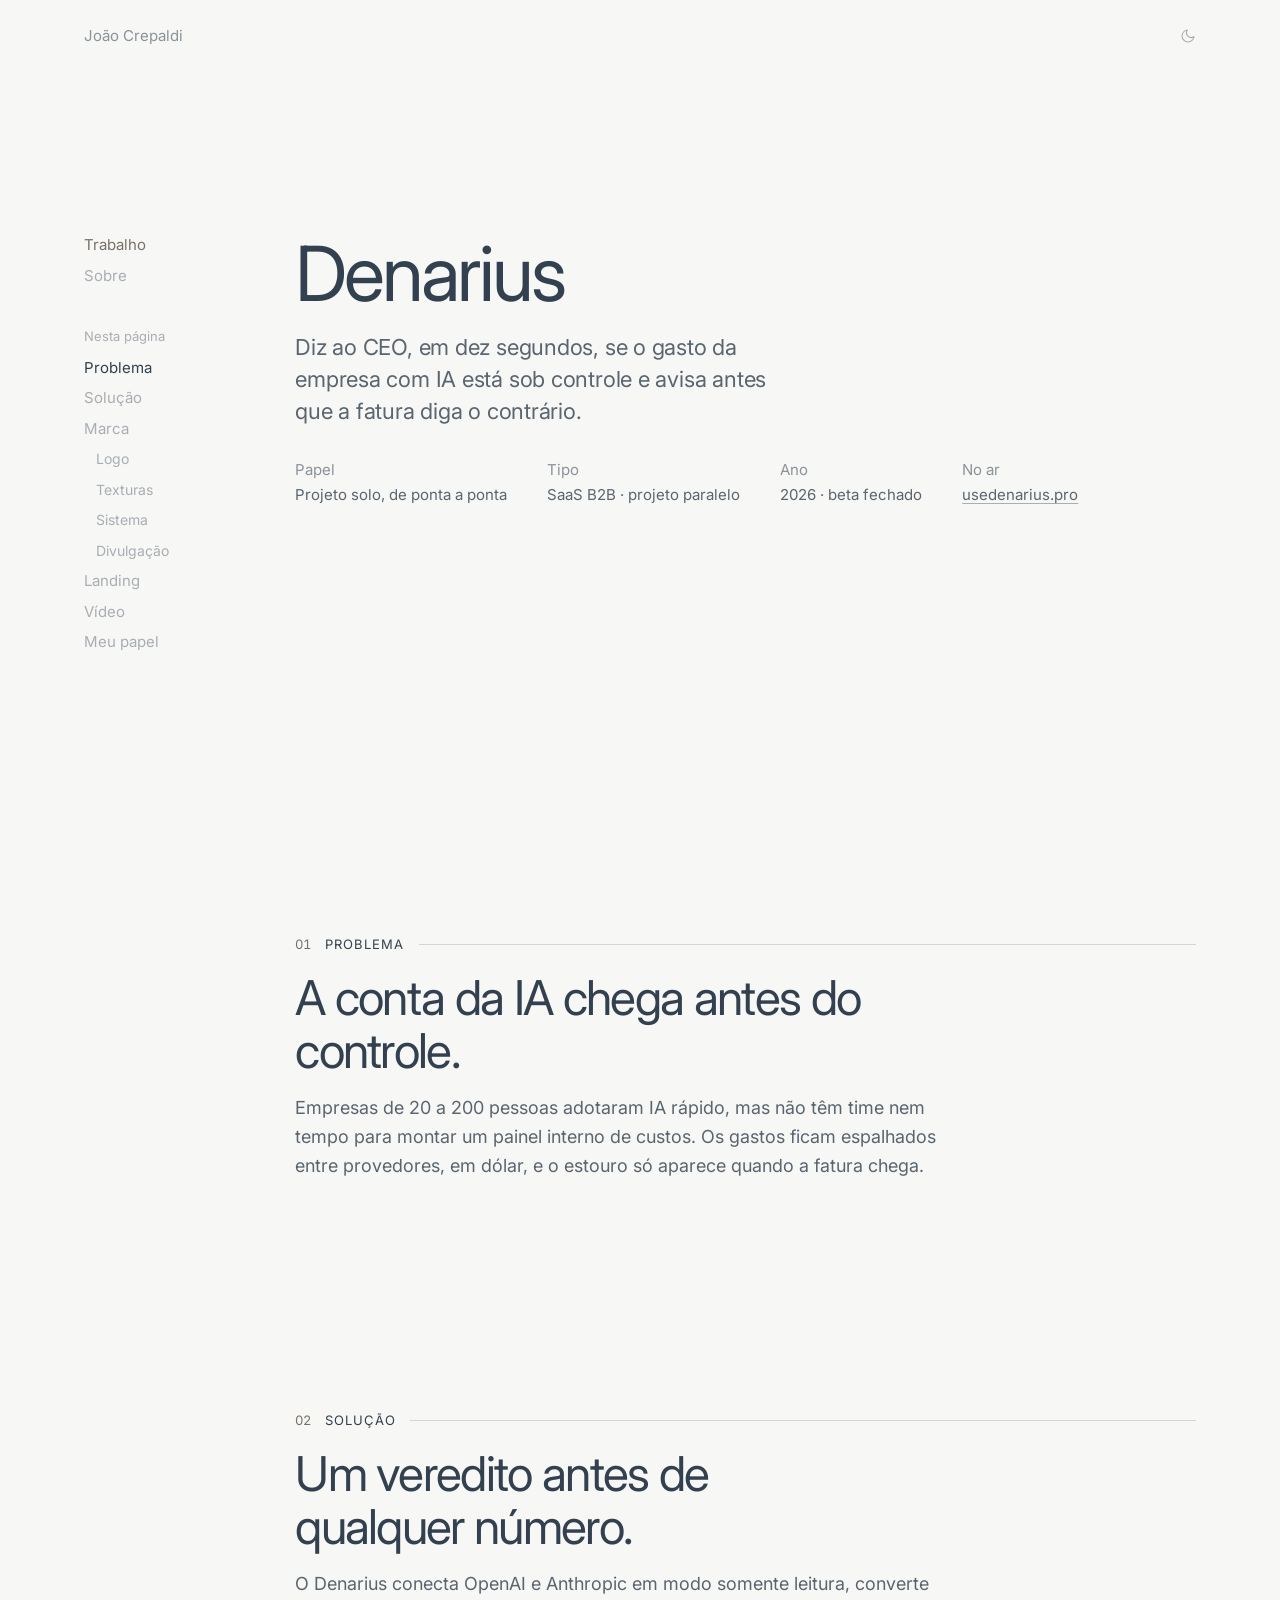
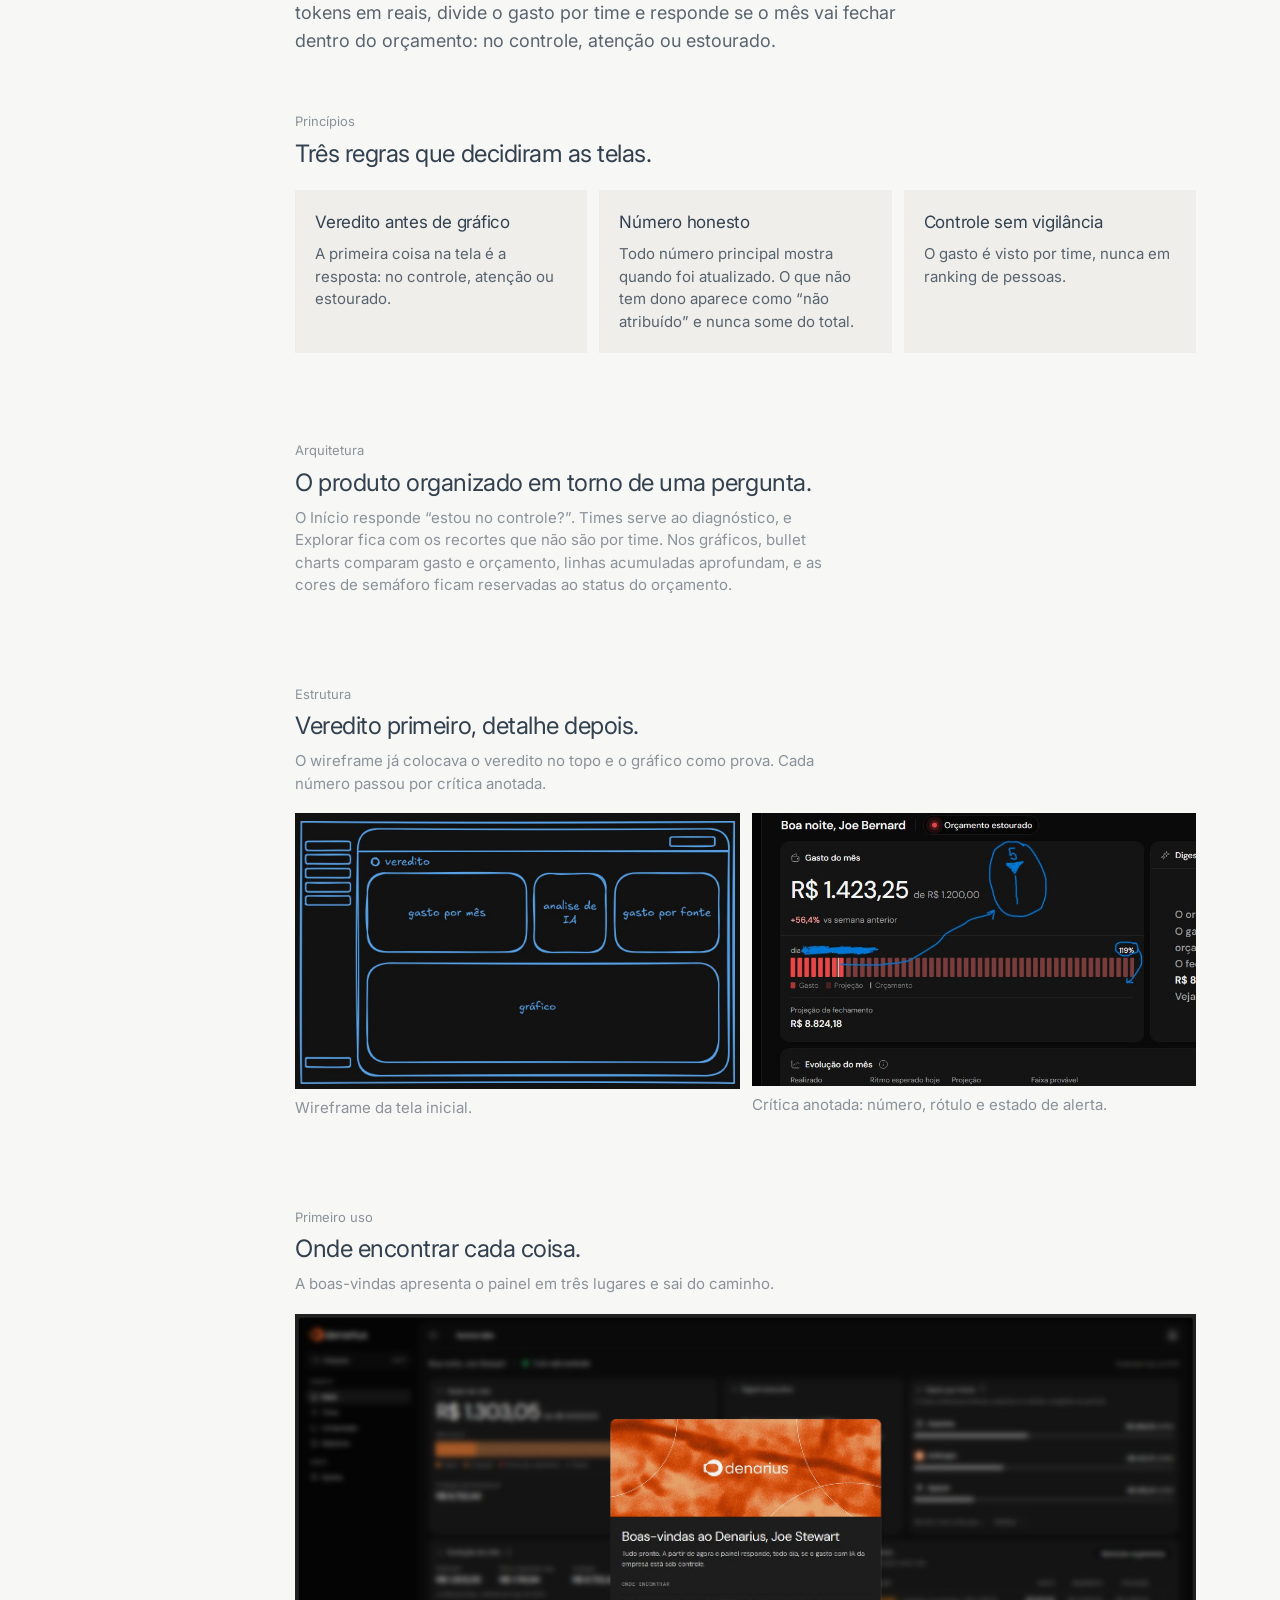
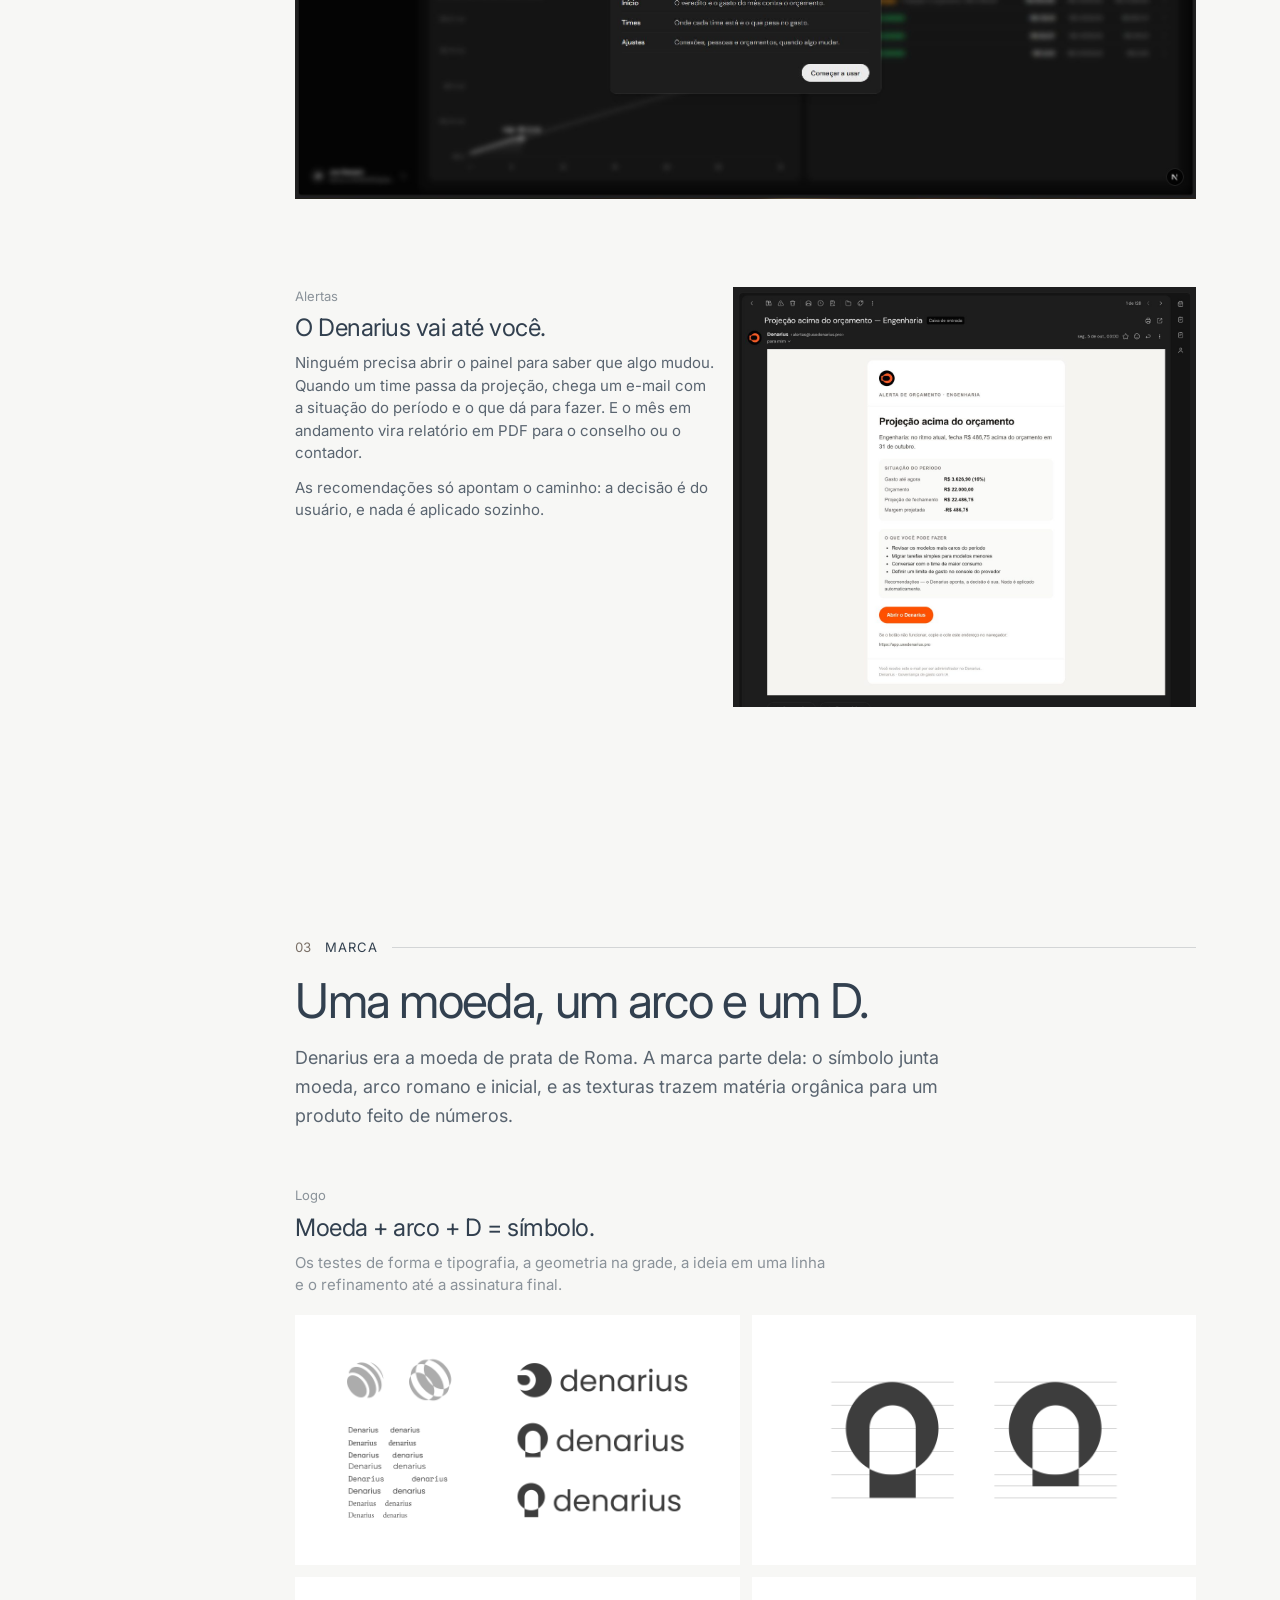
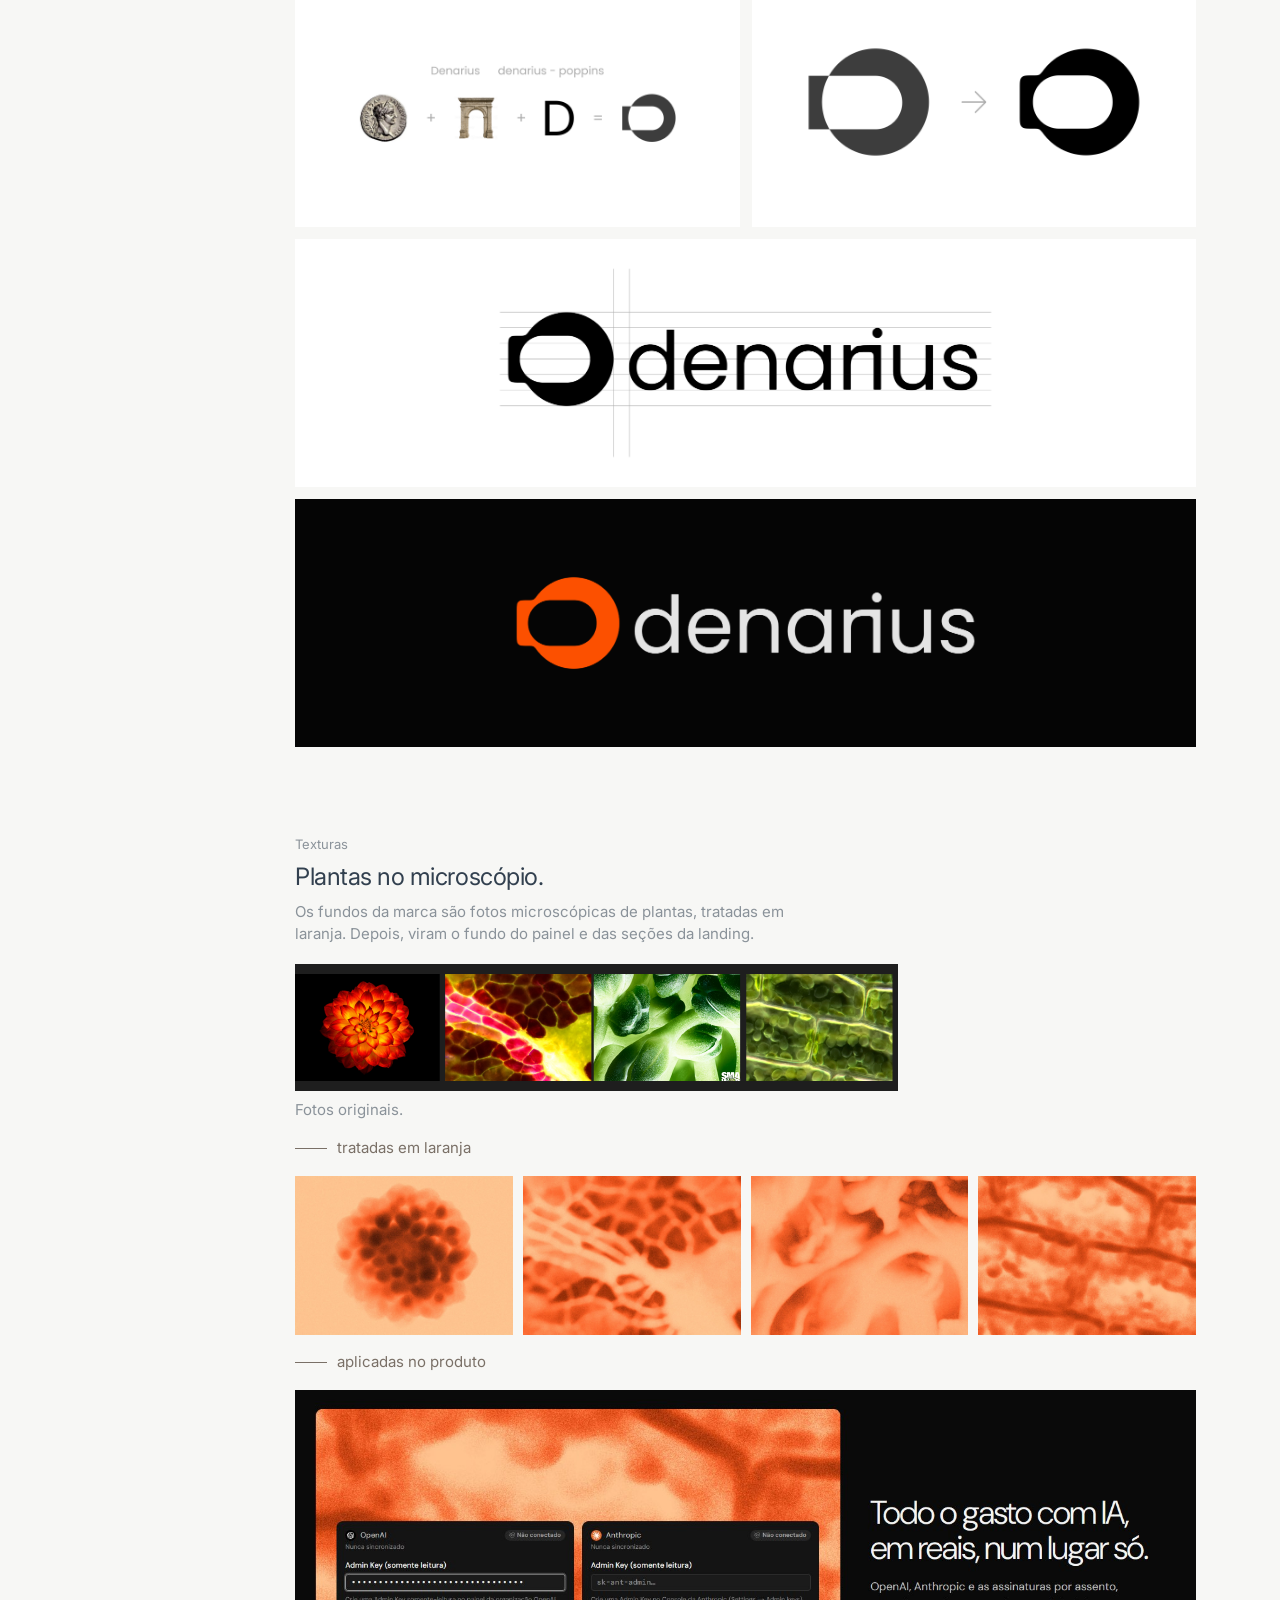
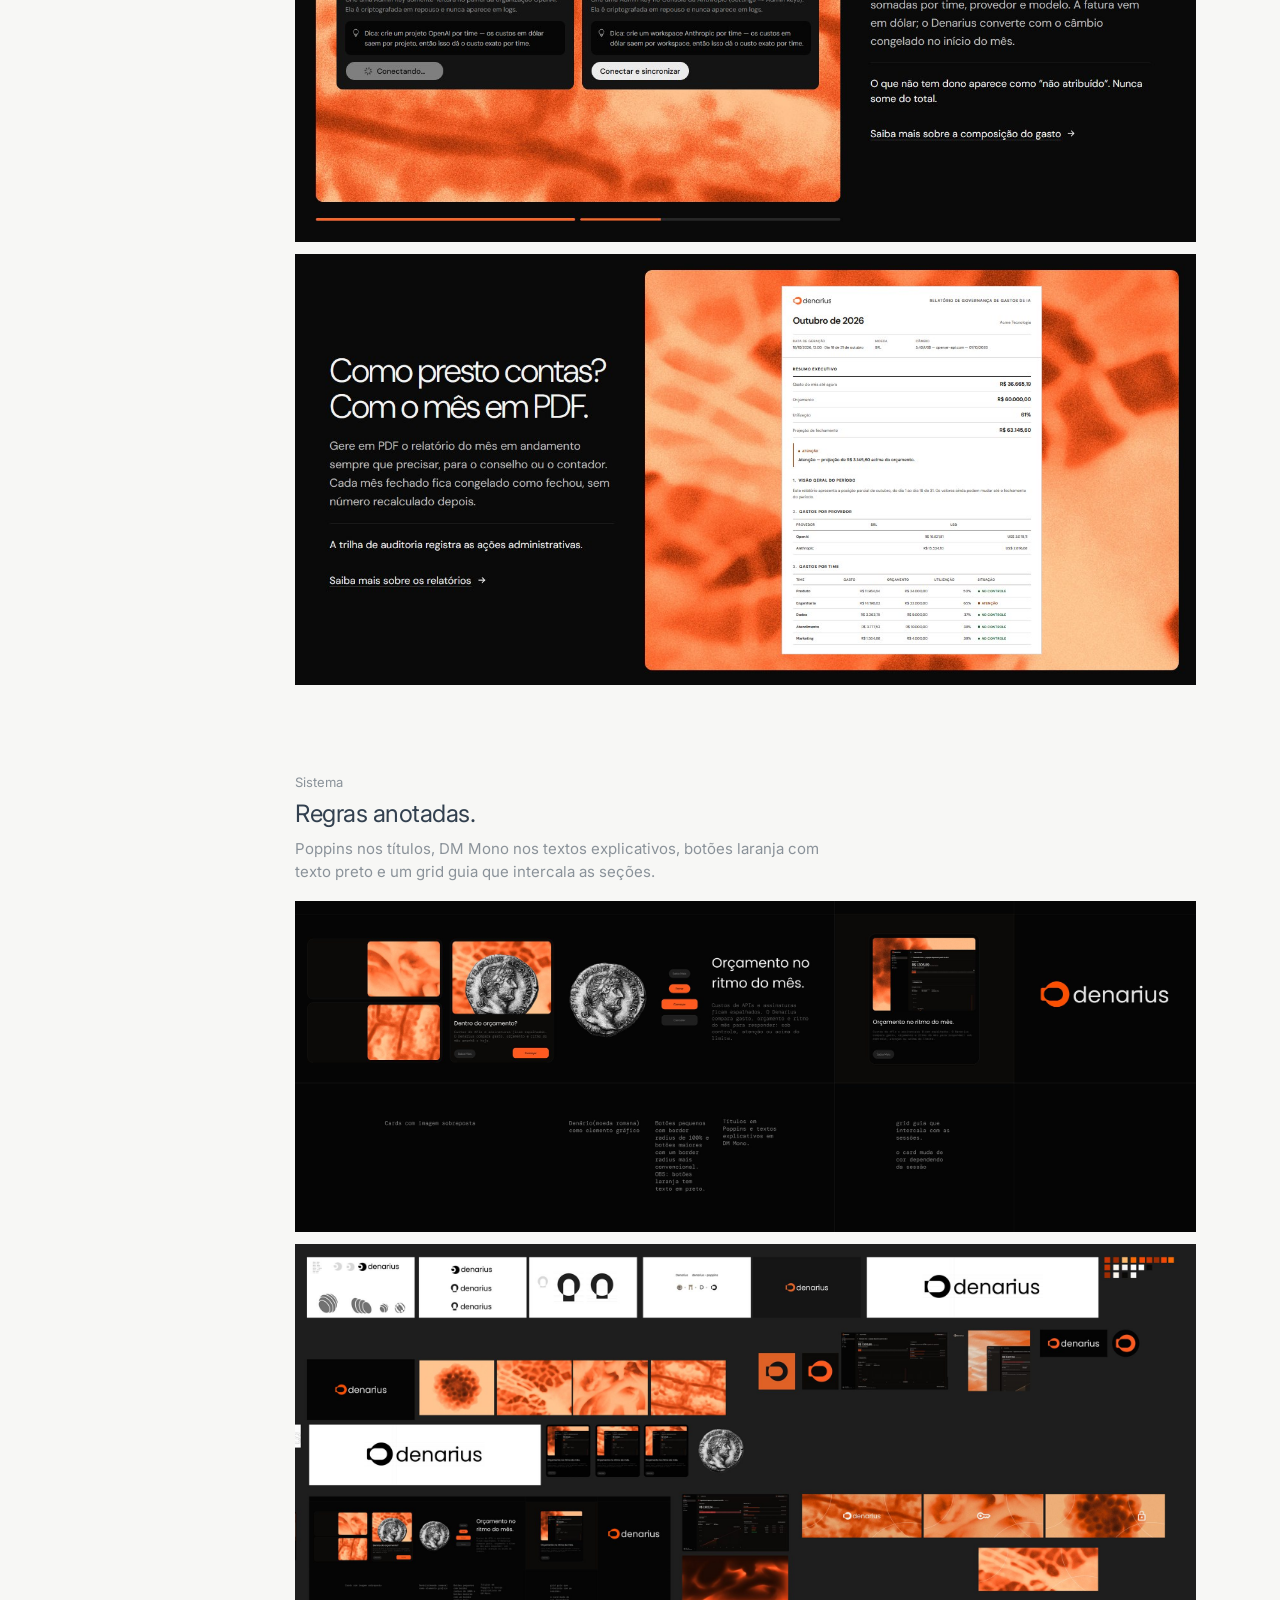
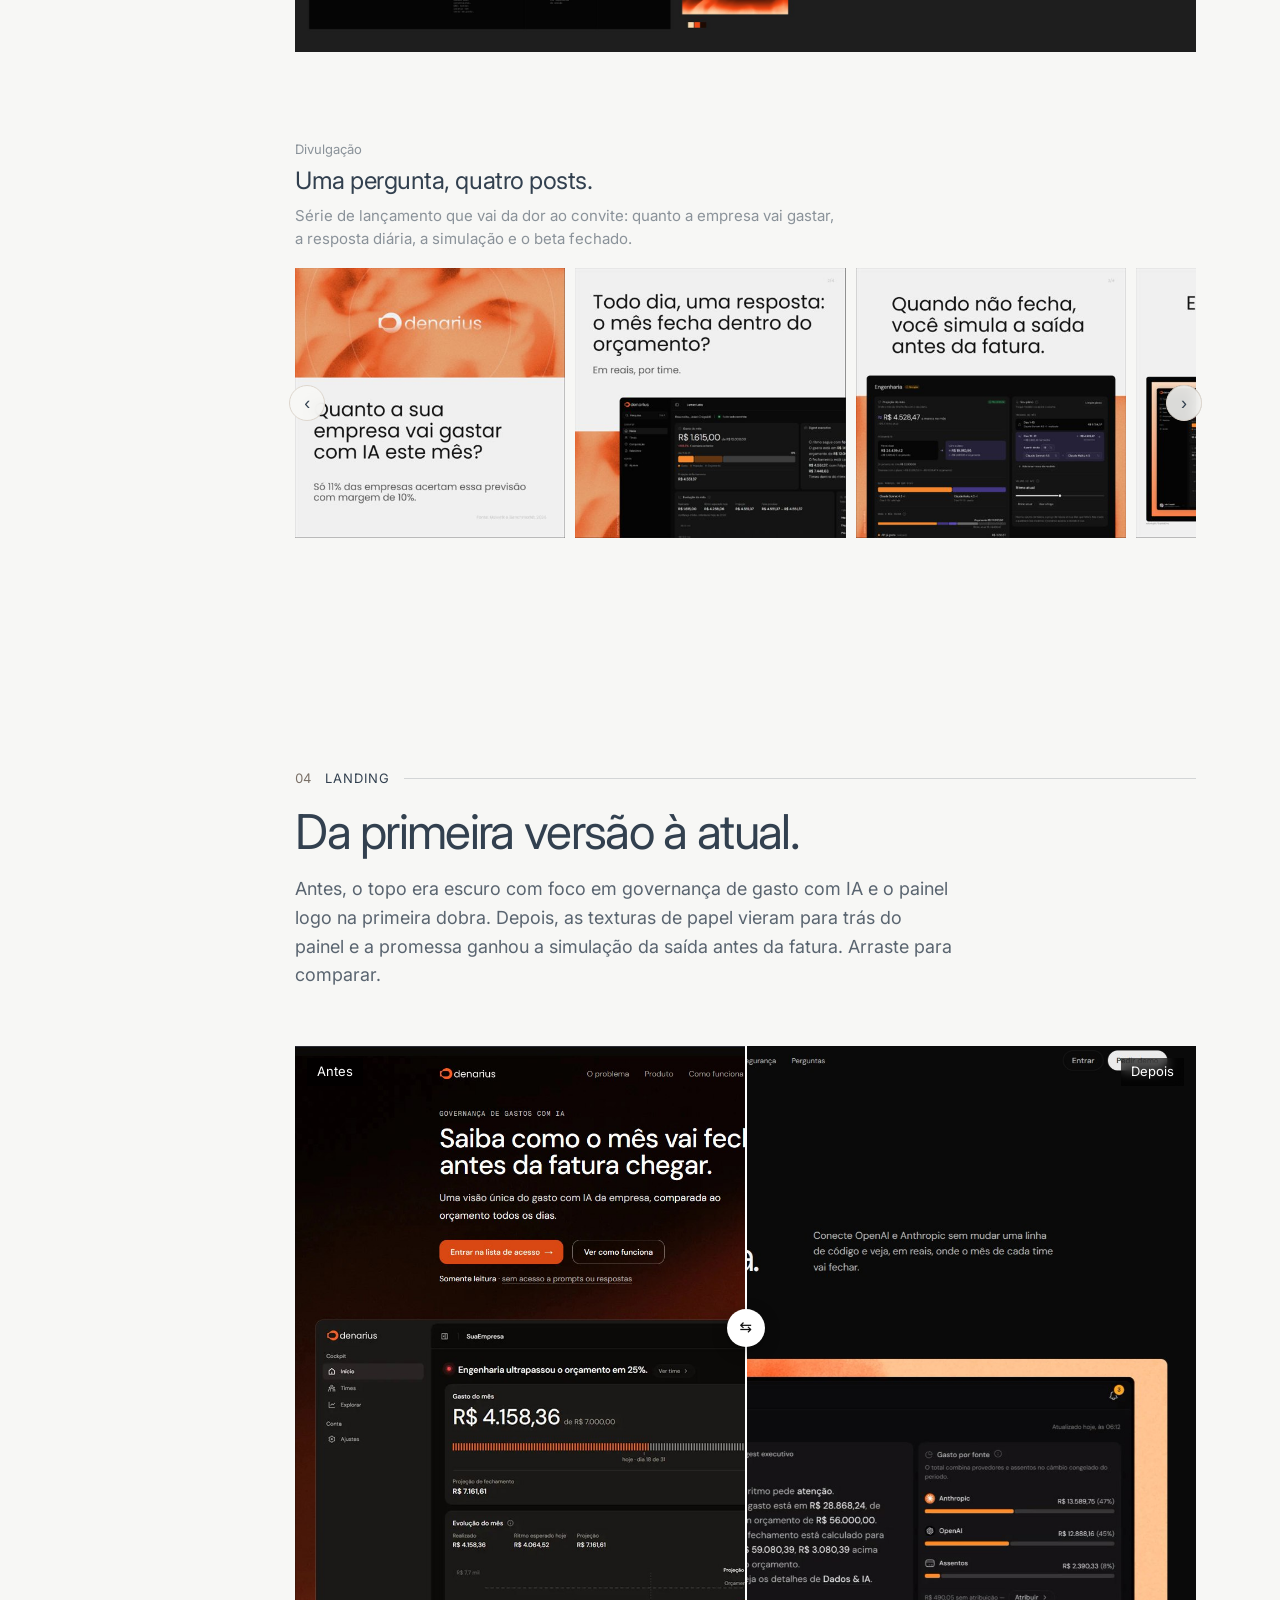
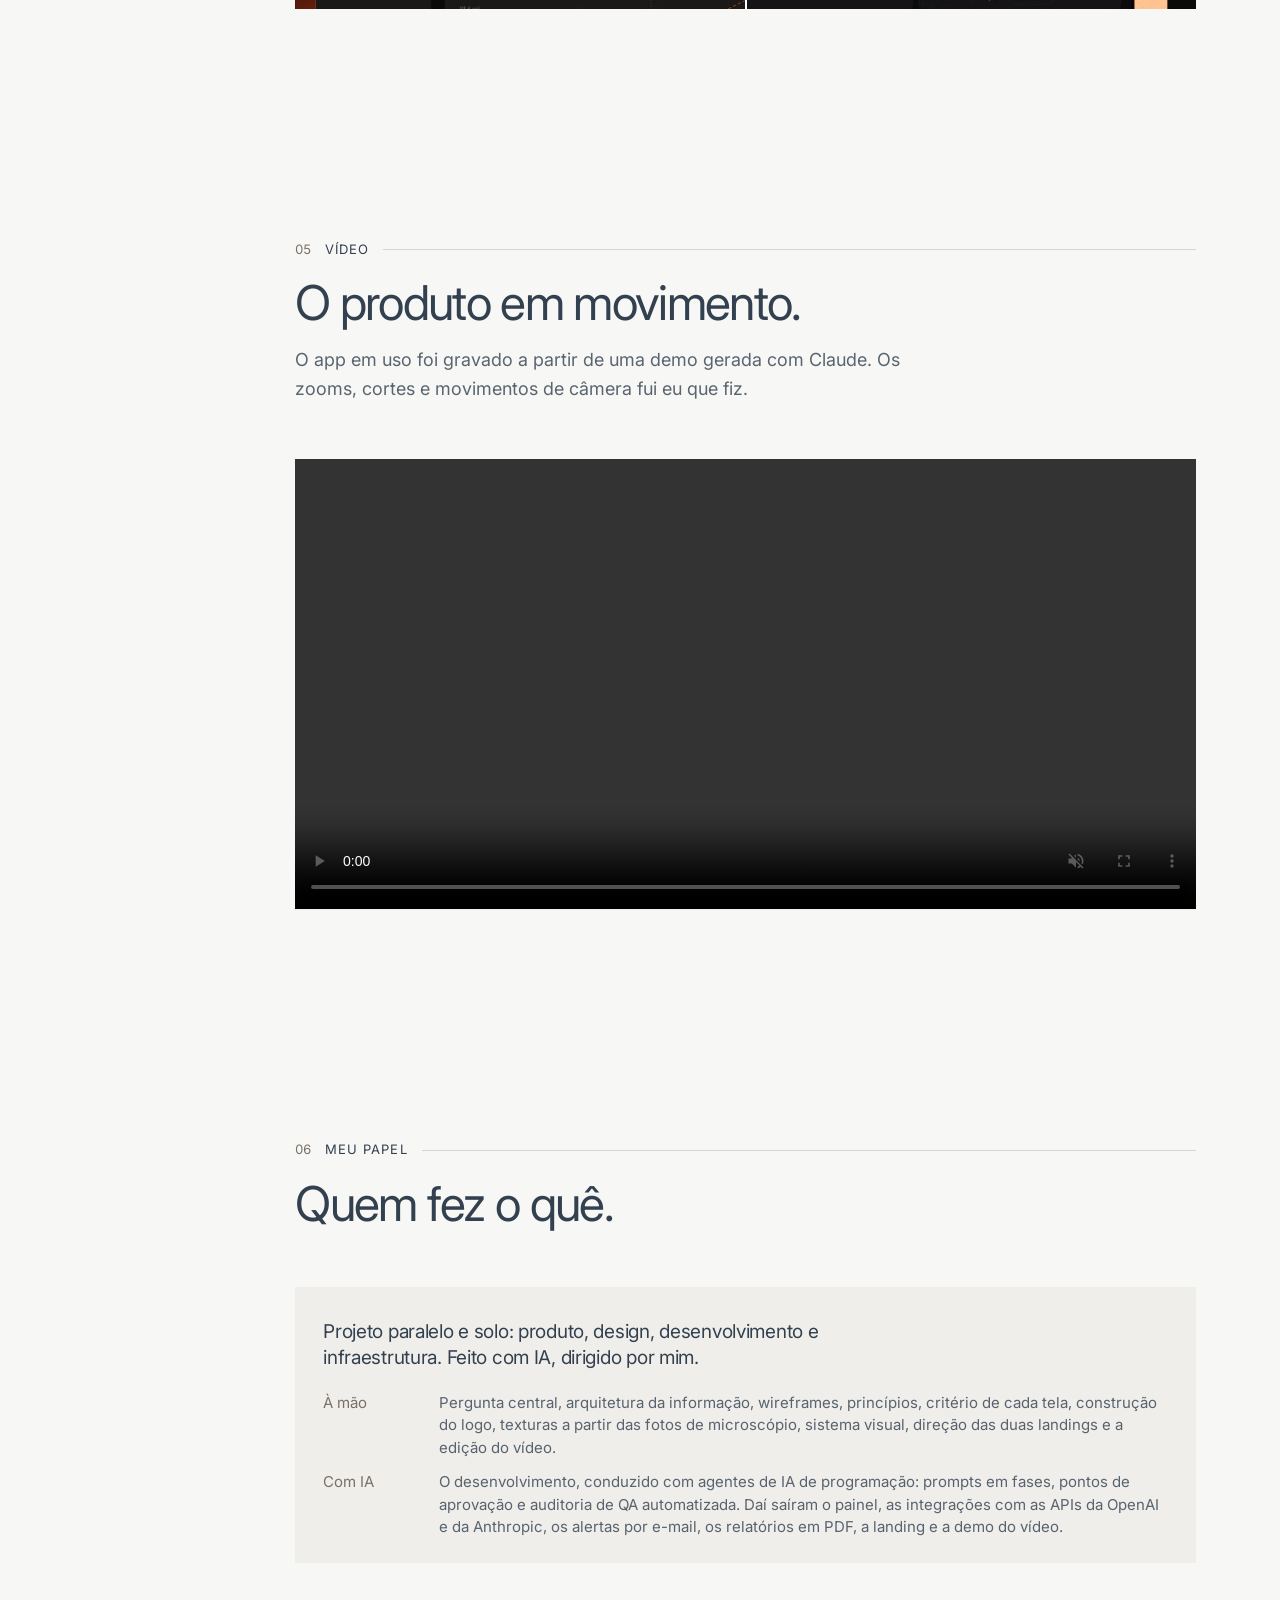
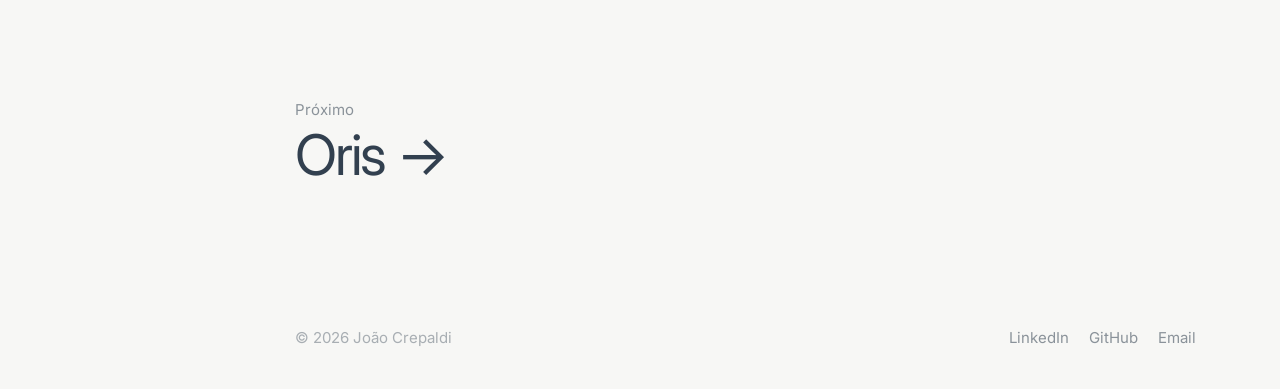
==== denarius/index.html @ 79ccfcfb "projeto base" ====
<!doctype html>
<html lang="pt-BR">
<head>
<meta charset="utf-8">
<meta name="viewport" content="width=device-width, initial-scale=1">
<title>Denarius — João Crepaldi</title>

<meta name="description" content="Case Denarius: produto, marca e direção visual de um cockpit de gasto com IA.">
<link rel="icon" href="../favicon.svg" type="image/svg+xml">
<link rel="apple-touch-icon" href="../icon.png">
<script>try{var t=localStorage.getItem('theme');if(t)document.documentElement.dataset.theme=t}catch(e){}</script>
<link rel="preconnect" href="https://fonts.googleapis.com">
<link href="https://fonts.googleapis.com/css2?family=Inter:wght@400;500&display=swap" rel="stylesheet">
<link rel="stylesheet" href="../styles.css">
</head>
<body style="--c:#e65f2e;--c2:#7a2a0e">

<header class="top">
  <a class="name" href="../">João Crepaldi</a>
  <div class="right">
    <nav class="mnav" aria-label="Principal"><a href="../" aria-current="page">Trabalho</a><a href="../sobre/">Sobre</a></nav>
    <button class="theme-toggle" type="button" aria-label="Mudar tema">
      <svg class="moon" viewBox="0 0 24 24" fill="none" stroke="currentColor" stroke-width="1.6" stroke-linecap="round" stroke-linejoin="round"><path d="M21 12.8A9 9 0 1 1 11.2 3a7 7 0 0 0 9.8 9.8z"/></svg>
      <svg class="sun" viewBox="0 0 24 24" fill="none" stroke="currentColor" stroke-width="1.6" stroke-linecap="round"><circle cx="12" cy="12" r="4"/><path d="M12 2v2M12 20v2M4.9 4.9l1.4 1.4M17.7 17.7l1.4 1.4M2 12h2M20 12h2M4.9 19.1l1.4-1.4M17.7 6.3l1.4-1.4"/></svg>
    </button>
  </div>
</header>

<div class="frame">
  <aside class="side">
    <nav class="sitenav" aria-label="Principal">
      <a href="../" aria-current="page">Trabalho</a>
      <a href="../sobre/">Sobre</a>
    </nav>
    <div class="toc" aria-label="Sumário">
      <span class="label">Nesta página</span>
      <ol>
        <li><a href="#problema">Problema</a></li>
        <li><a href="#solucao">Solução</a></li>
        <li><a href="#marca">Marca</a></li>
        <li class="sub"><a href="#logo">Logo</a></li>
        <li class="sub"><a href="#texturas">Texturas</a></li>
        <li class="sub"><a href="#sistema">Sistema</a></li>
        <li class="sub"><a href="#divulgacao">Divulgação</a></li>
        <li><a href="#landing">Landing</a></li>
        <li><a href="#video">Vídeo</a></li>
        <li><a href="#papel">Meu papel</a></li>
      </ol>
    </div>
  </aside>

  <main class="content">
    <header class="case-head">
      <h1>Denarius</h1>
      <p class="lede">Diz ao CEO, em dez segundos, se o gasto da empresa com IA está sob controle e avisa antes que a fatura diga o contrário.</p>
      <dl class="facts">
        <div><dt>Papel</dt><dd>Projeto solo, de ponta a ponta</dd></div>
        <div><dt>Tipo</dt><dd>SaaS B2B · projeto paralelo</dd></div>
        <div><dt>Ano</dt><dd>2026 · beta fechado</dd></div>
        <div><dt>No ar</dt><dd><a href="https://www.usedenarius.pro/" target="_blank" rel="noopener">usedenarius.pro</a></dd></div>
      </dl>
    </header>

    <div class="stage"><video src="../assets/denarius/demo.mp4" muted loop playsinline preload="metadata" data-autoplay aria-label="Demonstração do painel do Denarius"></video></div>

    <section id="problema">
      <header>
        <span class="eyebrow">Problema</span>
        <h2>A conta da IA chega antes do controle.</h2>
        <p>Empresas de 20 a 200 pessoas adotaram IA rápido, mas não têm time nem tempo para montar um painel interno de custos. Os gastos ficam espalhados entre provedores, em dólar, e o estouro só aparece quando a fatura chega.</p>
      </header>
    </section>

    <section id="solucao">
      <header>
        <span class="eyebrow">Solução</span>
        <h2>Um veredito antes de qualquer número.</h2>
        <p>O Denarius conecta OpenAI e Anthropic em modo somente leitura, converte tokens em reais, divide o gasto por time e responde se o mês vai fechar dentro do orçamento: no controle, atenção ou estourado.</p>
      </header>

      <div class="block">
        <div class="label">
          <span class="eyebrow">Princípios</span>
          <h3>Três regras que decidiram as telas.</h3>
        </div>
        <ul class="principles">
          <li><strong>Veredito antes de gráfico</strong><span>A primeira coisa na tela é a resposta: no controle, atenção ou estourado.</span></li>
          <li><strong>Número honesto</strong><span>Todo número principal mostra quando foi atualizado. O que não tem dono aparece como “não atribuído” e nunca some do total.</span></li>
          <li><strong>Controle sem vigilância</strong><span>O gasto é visto por time, nunca em ranking de pessoas.</span></li>
        </ul>
      </div>

      <div class="block">
        <div class="label">
          <span class="eyebrow">Arquitetura</span>
          <h3>O produto organizado em torno de uma pergunta.</h3>
          <p>O Início responde “estou no controle?”. Times serve ao diagnóstico, e Explorar fica com os recortes que não são por time. Nos gráficos, bullet charts comparam gasto e orçamento, linhas acumuladas aprofundam, e as cores de semáforo ficam reservadas ao status do orçamento.</p>
        </div>
      </div>

      <div class="block">
        <div class="label">
          <span class="eyebrow">Estrutura</span>
          <h3>Veredito primeiro, detalhe depois.</h3>
          <p>O wireframe já colocava o veredito no topo e o gráfico como prova. Cada número passou por crítica anotada.</p>
        </div>
        <div class="grid2">
          <figure><div class="shot"><img src="../assets/denarius/wireframe.jpg" alt="Wireframe: veredito, gasto por mês, análise de IA, gasto por fonte e gráfico"></div><figcaption>Wireframe da tela inicial.</figcaption></figure>
          <figure><div class="shot"><img src="../assets/denarius/iteracao.jpg" alt="Card de gasto do mês com anotações à mão sobre a barra de progresso"></div><figcaption>Crítica anotada: número, rótulo e estado de alerta.</figcaption></figure>
        </div>
      </div>

      <div class="block">
        <div class="label">
          <span class="eyebrow">Primeiro uso</span>
          <h3>Onde encontrar cada coisa.</h3>
          <p>A boas-vindas apresenta o painel em três lugares e sai do caminho.</p>
        </div>
        <div class="shot"><img src="../assets/denarius/onboarding.jpg" alt="Modal de boas-vindas ao Denarius sobre o painel desfocado" loading="lazy"></div>
      </div>

      <div class="block">
        <div class="split">
          <div class="label text">
            <span class="eyebrow">Alertas</span>
            <h3>O Denarius vai até você.</h3>
            <p>Ninguém precisa abrir o painel para saber que algo mudou. Quando um time passa da projeção, chega um e-mail com a situação do período e o que dá para fazer. E o mês em andamento vira relatório em PDF para o conselho ou o contador.</p>
            <p>As recomendações só apontam o caminho: a decisão é do usuário, e nada é aplicado sozinho.</p>
          </div>
          <div class="shot"><img src="../assets/denarius/email.jpg" alt="E-mail de alerta do Denarius: projeção acima do orçamento em Engenharia, com situação do período e recomendações" loading="lazy"></div>
        </div>
      </div>
    </section>

    <section id="marca">
      <header>
        <span class="eyebrow">Marca</span>
        <h2>Uma moeda, um arco e um D.</h2>
        <p>Denarius era a moeda de prata de Roma. A marca parte dela: o símbolo junta moeda, arco romano e inicial, e as texturas trazem matéria orgânica para um produto feito de números.</p>
      </header>

      <div class="block" id="logo">
        <div class="label">
          <span class="eyebrow">Logo</span>
          <h3>Moeda + arco + D = símbolo.</h3>
          <p>Os testes de forma e tipografia, a geometria na grade, a ideia em uma linha e o refinamento até a assinatura final.</p>
        </div>
        <div class="stack">
          <div class="grid2 logo-grid">
            <div class="shot paper"><img src="../assets/denarius/logo-exploracao.png" alt="Exploração da marca: linhas formando a moeda, testes tipográficos de Denarius e composições do símbolo com a palavra" loading="lazy"></div>
            <div class="shot paper"><img src="../assets/denarius/logo-geometria.png" alt="Construção geométrica do símbolo em grade, com duas proporções de base" loading="lazy"></div>
            <div class="shot paper"><img src="../assets/denarius/logo-equacao.png" alt="Moeda romana mais arco romano mais a letra D é igual ao símbolo do Denarius" loading="lazy"></div>
            <div class="shot paper"><img src="../assets/denarius/logo-trajeto.png" alt="Refinamento do símbolo: o recorte reto da primeira versão vira o traço curvo da final" loading="lazy"></div>
          </div>
          <div class="shot paper"><img src="../assets/denarius/logo-construcao.png" alt="Construção da assinatura em grade: símbolo e palavra denarius em Poppins" loading="lazy"></div>
          <div class="shot"><img src="../assets/denarius/logo-final.png" alt="Logo final do Denarius: símbolo laranja e palavra branca sobre preto" loading="lazy"></div>
        </div>
      </div>

      <div class="block" id="texturas">
        <div class="label">
          <span class="eyebrow">Texturas</span>
          <h3>Plantas no microscópio.</h3>
          <p>Os fundos da marca são fotos microscópicas de plantas, tratadas em laranja. Depois, viram o fundo do painel e das seções da landing.</p>
        </div>
        <figure><img src="../assets/denarius/referencias.png" alt="Fotos microscópicas originais de plantas: uma flor, células de folha e tecidos verdes" style="width:min(603px,100%)"><figcaption>Fotos originais.</figcaption></figure>
        <div class="arrow">tratadas em laranja</div>
        <div class="grid4">
          <div class="shot"><img src="../assets/denarius/tex-1.jpg" alt="Textura laranja a partir de uma flor" loading="lazy"></div>
          <div class="shot"><img src="../assets/denarius/tex-2.jpg" alt="Textura laranja a partir de células de folha" loading="lazy"></div>
          <div class="shot"><img src="../assets/denarius/tex-3.jpg" alt="Textura laranja a partir de tecido vegetal" loading="lazy"></div>
          <div class="shot"><img src="../assets/denarius/tex-4.jpg" alt="Textura laranja a partir de nervuras de folha" loading="lazy"></div>
        </div>
        <div class="arrow">aplicadas no produto</div>
        <div class="stack">
          <div class="shot"><img src="../assets/denarius/secao-composicao.jpg" alt="Seção da landing: conectar OpenAI e Anthropic em modo somente leitura sobre a textura laranja" loading="lazy"></div>
          <div class="shot"><img src="../assets/denarius/secao-alertas.jpg" alt="Seção da landing: relatório do mês em PDF, com resumo executivo e gastos por provedor e time, sobre a textura laranja" loading="lazy"></div>
        </div>
      </div>

      <div class="block" id="sistema">
        <div class="label">
          <span class="eyebrow">Sistema</span>
          <h3>Regras anotadas.</h3>
          <p>Poppins nos títulos, DM Mono nos textos explicativos, botões laranja com texto preto e um grid guia que intercala as seções.</p>
        </div>
        <div class="stack">
          <div class="shot"><img src="../assets/denarius/sistema.jpg" alt="Folha de sistema visual com cards, moeda, botões, tipografia e anotações" loading="lazy"></div>
          <div class="shot"><img src="../assets/denarius/marca.jpg" alt="Quadro de exploração: logos, texturas, moeda e aplicações" loading="lazy"></div>
        </div>
      </div>

      <div class="block" id="divulgacao">
        <div class="label">
          <span class="eyebrow">Divulgação</span>
          <h3>Uma pergunta, quatro posts.</h3>
          <p>Série de lançamento que vai da dor ao convite: quanto a empresa vai gastar, a resposta diária, a simulação e o beta fechado.</p>
        </div>
        <div class="carousel">
          <button class="cbtn prev" type="button" aria-label="Post anterior">‹</button>
          <div class="track">
            <div class="shot"><img src="../assets/denarius/post-1.jpg" alt="Post: Quanto a sua empresa vai gastar com IA este mês?" loading="lazy"></div>
            <div class="shot"><img src="../assets/denarius/post-2.jpg" alt="Post: Todo dia, uma resposta: o mês fecha dentro do orçamento?" loading="lazy"></div>
            <div class="shot"><img src="../assets/denarius/post-3.jpg" alt="Post: Quando não fecha, você simula a saída antes da fatura" loading="lazy"></div>
            <div class="shot"><img src="../assets/denarius/post-4.jpg" alt="Post: Em beta fechado, peça uma demonstração em usedenarius.pro" loading="lazy"></div>
          </div>
          <button class="cbtn next" type="button" aria-label="Próximo post">›</button>
        </div>
      </div>
    </section>

    <section id="landing">
      <header>
        <span class="eyebrow">Landing</span>
        <h2>Da primeira versão à atual.</h2>
        <p>Antes, o topo era escuro com foco em governança de gasto com IA e o painel logo na primeira dobra. Depois, as texturas de papel vieram para trás do painel e a promessa ganhou a simulação da saída antes da fatura. Arraste para comparar.</p>
      </header>
      <div class="compare">
        <img src="../assets/denarius/landing-simulacao.jpg" alt="Depois: topo escuro, selo de beta fechado, a promessa de simular a saída antes da fatura e o painel sobre a textura de papel">
        <img class="before" src="../assets/denarius/landing-atual.jpg" alt="Antes: hero de governança de gastos com IA e o painel do Denarius em primeiro plano">
        <div class="bar"></div>
        <span class="lbl l">Antes</span><span class="lbl r">Depois</span>
        <input type="range" min="0" max="100" value="50" aria-label="Comparar landing antiga e atual">
      </div>
    </section>

    <section id="video">
      <header>
        <span class="eyebrow">Vídeo</span>
        <h2>O produto em movimento.</h2>
        <p>O app em uso foi gravado a partir de uma demo gerada com Claude. Os zooms, cortes e movimentos de câmera fui eu que fiz.</p>
      </header>
      <div class="shot"><video src="../assets/denarius/demo.mp4" muted loop playsinline controls preload="metadata"></video></div>
    </section>

    <section id="papel">
      <header>
        <span class="eyebrow">Meu papel</span>
        <h2>Quem fez o quê.</h2>
      </header>
      <div class="role">
        <p class="note">Projeto paralelo e solo: produto, design, desenvolvimento e infraestrutura. Feito com IA, dirigido por mim.</p>
        <ul>
          <li><b>À mão</b><span>Pergunta central, arquitetura da informação, wireframes, princípios, critério de cada tela, construção do logo, texturas a partir das fotos de microscópio, sistema visual, direção das duas landings e a edição do vídeo.</span></li>
          <li><b>Com IA</b><span>O desenvolvimento, conduzido com agentes de IA de programação: prompts em fases, pontos de aprovação e auditoria de QA automatizada. Daí saíram o painel, as integrações com as APIs da OpenAI e da Anthropic, os alertas por e-mail, os relatórios em PDF, a landing e a demo do vídeo.</span></li>
        </ul>
      </div>
    </section>

    <a class="next" href="../oris/" style="--c:#3b8cf6">
      <span class="eyebrow">Próximo</span>
      <strong>Oris →</strong>
    </a>

    <footer class="foot">
      <span class="copy">© 2026 João Crepaldi</span>
      <a href="https://www.linkedin.com/in/joocrepaldi/" target="_blank" rel="noopener">LinkedIn</a>
      <a href="https://github.com/JooCrepaldi" target="_blank" rel="noopener">GitHub</a>
      <a href="mailto:joocrepaldi.pro@gmail.com">Email</a>
    </footer>
  </main>
</div>

<script src="../site.js"></script>
</body>
</html>
---- styles.css ----
/* ---------- tokens ---------- */
:root{
  --bg:#f7f7f5; --surface:#efeeeb; --text:#32404f;
  --muted:rgba(50,64,79,.55); --faint:rgba(50,64,79,.4); --soft:rgba(50,64,79,.8);
  --accent:#7a7067; --select:#ddd6cd;
  --sans:"Inter", system-ui, -apple-system, "Segoe UI", sans-serif;
  --gutter:clamp(16px,3vw,24px);
  --side:160px; --page:1160px;
  --c:var(--accent); --c2:#7a2a0e;
  color-scheme:light;
}
@media (prefers-color-scheme:dark){
  :root:not([data-theme="light"]){
    --bg:#0f0f0e; --surface:#1a1918; --text:#e4e2de;
    --muted:rgba(228,226,222,.55); --faint:rgba(228,226,222,.38); --soft:rgba(228,226,222,.8);
    --accent:#b5ab9f; --select:#4d463f; color-scheme:dark;
  }
}
:root[data-theme="dark"]{
  --bg:#0f0f0e; --surface:#1a1918; --text:#e4e2de;
  --muted:rgba(228,226,222,.55); --faint:rgba(228,226,222,.38); --soft:rgba(228,226,222,.8);
  --accent:#b5ab9f; --select:#4d463f; color-scheme:dark;
}

/* ---------- base ---------- */
*{box-sizing:border-box;margin:0}
html{background:var(--bg);scroll-behavior:smooth;scroll-padding-top:32px}
body{background:var(--bg);color:var(--text);font:400 15px/1.5 var(--sans);-webkit-font-smoothing:antialiased;transition:background-color .25s,color .25s}
a{color:inherit;text-decoration:none}
::selection{background:var(--select);color:var(--text)}
img,video{display:block;max-width:100%}
figure{margin:0}
h1,h2,h3,strong,b{font-weight:400}
.muted{color:var(--muted)}

/* ---------- top bar ---------- */
.top{display:flex;justify-content:space-between;align-items:center;max-width:var(--page);margin:0 auto;padding:20px var(--gutter)}
.top .name{color:var(--muted);transition:color .2s}
.top .name:hover{color:var(--text)}
.top .right{display:flex;align-items:center;gap:20px}
.top .mnav{display:none;gap:16px}
.top .mnav a{color:var(--faint)}
.top .mnav a[aria-current]{color:var(--accent)}
.theme-toggle{width:32px;height:32px;border:0;background:none;color:var(--faint);display:grid;place-items:center;cursor:pointer;border-radius:50%;transition:color .2s;margin-right:-8px}
.theme-toggle:hover{color:var(--text)}
.theme-toggle svg{width:16px;height:16px}
.theme-toggle .sun{display:none}
:root[data-theme="dark"] .theme-toggle .sun{display:block}
:root[data-theme="dark"] .theme-toggle .moon{display:none}
@media (prefers-color-scheme:dark){
  :root:not([data-theme="light"]) .theme-toggle .sun{display:block}
  :root:not([data-theme="light"]) .theme-toggle .moon{display:none}
}

/* ---------- frame: sidebar + main ---------- */
.frame{display:grid;grid-template-columns:var(--side) minmax(0,1fr);column-gap:clamp(24px,4vw,64px);max-width:var(--page);margin:0 auto;padding:0 var(--gutter)}
.side{position:sticky;top:0;height:100vh;padding-top:clamp(96px,18vh,170px);align-self:start;overflow:auto;scrollbar-width:none}
.sitenav,.toc ol{display:grid;gap:8px;list-style:none;padding:0}
.sitenav a,.toc a{position:relative;color:var(--faint);transition:color .2s;display:inline-block}
.sitenav a:hover,.toc a:hover{color:var(--text)}
.sitenav a[aria-current]{color:var(--accent)}
.sitenav a[aria-current]::before,.toc a.active::before{content:"";position:absolute;left:-12px;top:50%;width:5px;height:5px;margin-top:-2.5px;background:currentColor}
.toc{margin-top:40px}
.toc .label{color:var(--faint);font-size:13px;display:block;margin-bottom:10px}
.toc a.active{color:var(--text)}
.toc .sub a{padding-left:12px;font-size:14px}

main{min-width:0;padding-top:clamp(96px,18vh,170px);padding-bottom:40px}

/* ---------- home ---------- */
.intro h1{font-size:clamp(36px,5.2vw,62px);line-height:1.22;letter-spacing:-.035em;max-width:15ch}
.intro h1 span{color:var(--accent)}
.facts-row{display:grid;grid-template-columns:200px 1fr;gap:24px;margin-top:40px;max-width:600px}
.facts-row.quad{grid-template-columns:1fr 1fr;gap:24px 40px;max-width:640px}
.facts-row p{color:var(--soft)}
.facts-row .muted{color:var(--muted);display:block;margin-bottom:2px}
.facts-row a{text-decoration:underline;text-decoration-color:var(--faint);text-underline-offset:3px}
.facts-row a:hover{text-decoration-color:currentColor}

.work{display:grid;grid-template-columns:1fr 1fr;gap:16px;margin-top:clamp(56px,7vw,80px);align-items:start}
.work .col{display:grid;gap:28px}
.tile{display:block}
.tile .media{position:relative;overflow:hidden;background:var(--surface)}
.tile .media video,.tile .media > img{position:absolute;inset:0;width:100%;height:100%;object-fit:cover;transition:transform .9s cubic-bezier(.2,.7,.2,1)}
.tile:hover .media video,.tile:hover .media > img{transform:scale(1.025)}
.tile .cap{margin-top:10px}
.tile .cap .sep{color:var(--faint);margin:0 6px}
.tile .cap .muted{color:var(--muted)}

/* animated gradient with logo */
.aura{position:absolute;inset:0;display:grid;place-items:center;background:#0e0a14;overflow:hidden}
.aura::before,.aura::after{content:"";position:absolute;inset:-30%;opacity:.55;background:
  radial-gradient(45% 45% at 30% 35%,var(--a1),transparent 72%),
  radial-gradient(40% 40% at 70% 60%,var(--a2),transparent 72%),
  radial-gradient(35% 35% at 50% 85%,var(--a3),transparent 72%);
  filter:blur(56px);animation:drift 14s ease-in-out infinite alternate}
.aura::after{animation-duration:19s;animation-direction:alternate-reverse;opacity:.35;mix-blend-mode:screen}
.aura .grain{position:absolute;inset:0;opacity:.12;mix-blend-mode:overlay;background-image:url("data:image/svg+xml,%3Csvg xmlns='http://www.w3.org/2000/svg' width='160' height='160'%3E%3Cfilter id='n'%3E%3CfeTurbulence type='fractalNoise' baseFrequency='.9' numOctaves='2'/%3E%3C/filter%3E%3Crect width='100%25' height='100%25' filter='url(%23n)'/%3E%3C/svg%3E")}
.aura img{position:relative;width:clamp(72px,20%,120px);border-radius:24%;box-shadow:0 20px 60px rgba(0,0,0,.45)}
@keyframes drift{
  0%{transform:translate(0,0) rotate(0deg) scale(1)}
  50%{transform:translate(6%,-4%) rotate(20deg) scale(1.1)}
  100%{transform:translate(-5%,5%) rotate(-15deg) scale(1.05)}
}

/* ---------- footer ---------- */
.foot{display:flex;flex-wrap:wrap;gap:8px 20px;margin-top:clamp(96px,12vw,140px);color:var(--faint)}
.foot a{color:var(--muted);transition:color .2s}
.foot a:hover{color:var(--text)}
.foot .copy{margin-right:auto}

/* ---------- case pages ---------- */
.case-head h1{font-size:clamp(44px,6.5vw,76px);letter-spacing:-.04em;line-height:1.05}
.case-head .lede{font-size:clamp(18px,1.8vw,22px);line-height:1.45;color:var(--soft);margin-top:18px;max-width:36ch;letter-spacing:-.01em}
.facts{display:grid;grid-template-columns:repeat(4,auto);justify-content:start;gap:6px 40px;margin-top:32px}
.facts div{display:grid;gap:2px}
.facts dt{color:var(--muted)}
.facts dd{margin:0;color:var(--soft)}
.facts a{text-decoration:underline;text-decoration-color:var(--faint);text-underline-offset:3px}
.facts a:hover{color:var(--accent)}

.stage{position:relative;overflow:hidden;margin-top:48px}
.stage.glow{padding:6% 6% 0;background:radial-gradient(120% 100% at 85% 0%,var(--c) 0%,var(--c2) 40%,#120d0a 78%)}
.stage.glow img,.stage.glow video{box-shadow:0 30px 80px rgba(0,0,0,.45)}
.stage.canvas{background:#1e1e1e;padding:4% 6% 0}
.stage.canvas::after{content:"";position:absolute;inset:0;background:radial-gradient(70% 60% at 50% 110%,color-mix(in srgb,var(--c) 28%,transparent),transparent 70%);pointer-events:none}

/* section = numbered chapter; block = subsection inside it */
.content{counter-reset:sec}
.content > section{margin-top:clamp(168px,18vw,248px)}
.content > section > header{counter-increment:sec;margin-bottom:clamp(36px,5vw,56px)}
.eyebrow{color:var(--muted);display:block}
.content > section > header .eyebrow{display:flex;align-items:center;gap:14px;color:var(--text);font-size:13px;letter-spacing:.08em;text-transform:uppercase}
.content > section > header .eyebrow::before{content:counter(sec,decimal-leading-zero);color:var(--accent);font-variant-numeric:tabular-nums;letter-spacing:0}
.content > section > header .eyebrow::after{content:"";flex:1;height:1px;background:var(--faint);opacity:.45}
.brand-head .eyebrow{flex:1}
.content h2{font-size:clamp(32px,4.2vw,48px);letter-spacing:-.035em;line-height:1.1;margin-top:18px;max-width:20ch}
.content > section > header p{color:var(--soft);font-size:18px;line-height:1.6;max-width:60ch;margin-top:16px}
.block + .block{margin-top:clamp(56px,7vw,88px)}
.block > .label{margin-bottom:18px}
.block .eyebrow{font-size:13px}
.block h3{font-size:clamp(20px,2vw,24px);letter-spacing:-.02em;margin-top:4px}
.block .label p{color:var(--muted);max-width:60ch;margin-top:6px}

.principles{list-style:none;padding:0;display:grid;grid-template-columns:repeat(3,minmax(0,1fr));gap:12px}
.principles li{background:var(--surface);padding:20px;display:grid;gap:8px;align-content:start}
.principles strong{font-size:17px;letter-spacing:-.015em;color:var(--text)}
.principles span{color:var(--soft)}
.grid2{display:grid;grid-template-columns:1fr 1fr;gap:12px}
.grid4{display:grid;grid-template-columns:repeat(4,1fr);gap:10px}
.grid3{display:grid;grid-template-columns:repeat(3,1fr);gap:10px}
.logo-grid img{height:auto}
.scrollpanel{height:clamp(420px,52vw,620px);overflow-y:auto;background:var(--surface);scrollbar-width:thin}
.scrollpanel img{width:100%;height:auto}
.split{display:grid;grid-template-columns:minmax(0,1fr) minmax(0,1.1fr);gap:16px;align-items:start}
.split .text p{color:var(--soft)}
.split .text p + p{margin-top:12px}
.shot{overflow:hidden;background:var(--surface)}
.shot img,.shot video{width:100%;height:100%;object-fit:cover}
.shot.paper{background:#fff}
figcaption{color:var(--muted);margin-top:8px}
.stack > * + *{margin-top:12px}
.scroller{overflow-x:auto;background:#1e1e1e;scrollbar-width:thin}
.scroller img{height:clamp(300px,36vw,480px);width:auto;max-width:none}

/* carousel dos posts */
.carousel{position:relative}
.carousel .track{display:grid;grid-auto-flow:column;grid-auto-columns:30%;gap:10px;overflow-x:auto;scroll-snap-type:x mandatory;scrollbar-width:none}
.carousel .track::-webkit-scrollbar{display:none}
.carousel .track > .shot{scroll-snap-align:start}
.carousel .track img{aspect-ratio:1/1;object-fit:cover}
.carousel .cbtn{position:absolute;top:50%;margin-top:-18px;width:36px;height:36px;border:1px solid var(--select);border-radius:50%;background:color-mix(in srgb,var(--bg) 88%,transparent);backdrop-filter:blur(6px);color:var(--text);cursor:pointer;font-size:18px;display:grid;place-items:center;z-index:1;transition:background .2s}
.carousel .cbtn:hover{background:var(--select)}
.carousel .cbtn.prev{left:-6px}
.carousel .cbtn.next{right:-6px}
.carousel.wide .track{grid-auto-columns:88%}
.carousel.wide .track img{aspect-ratio:auto}

.equation{background:#fff;display:grid;place-items:center;padding:clamp(36px,6vw,72px) 24px}
.equation img{width:min(446px,100%)}
.logo-panel{aspect-ratio:16/9;display:grid;place-items:center}
.logo-panel img{width:52%}
.arrow{color:var(--accent);display:flex;align-items:center;gap:10px;margin:16px 0}
.arrow::before{content:"";height:1px;width:32px;background:currentColor}

/* before / after */
.compare{position:relative;aspect-ratio:16/10;overflow:hidden;--pos:50%;user-select:none}
.compare img{position:absolute;inset:0;width:100%;height:100%;object-fit:cover;object-position:top center}
.compare .before{clip-path:inset(0 calc(100% - var(--pos)) 0 0)}
.compare .bar{position:absolute;top:0;bottom:0;left:var(--pos);width:2px;background:#fff;transform:translateX(-1px);pointer-events:none}
.compare .bar::after{content:"⇆";position:absolute;top:50%;left:50%;transform:translate(-50%,-50%);width:38px;height:38px;border-radius:50%;background:#fff;color:#111;display:grid;place-items:center;font-size:15px;box-shadow:0 4px 16px rgba(0,0,0,.3)}
.compare input{position:absolute;inset:0;width:100%;height:100%;opacity:0;cursor:ew-resize;margin:0}
.compare .lbl{position:absolute;top:12px;padding:4px 10px;background:rgba(0,0,0,.6);color:#fff;font-size:13px;backdrop-filter:blur(6px);pointer-events:none}
.compare .lbl.l{left:12px}.compare .lbl.r{right:12px}.compare .lbl.c{left:50%;transform:translateX(-50%)}

/* compare em três versões: arraste troca a imagem */
.compare.steps .step{opacity:0;transition:opacity .45s}
.compare.steps .step.on{opacity:1}
.compare.steps .bar{display:none}
.compare.steps .lbl{opacity:.4;transition:opacity .25s}
.compare.steps .lbl.on{opacity:1}

.role{background:var(--surface);padding:24px 28px}
.role .note{font-size:19px;letter-spacing:-.015em;line-height:1.4;margin-top:8px;max-width:48ch}
.role ul{list-style:none;padding:0;display:grid;gap:12px;margin-top:20px}
.role li{display:grid;grid-template-columns:100px 1fr;gap:16px}
.role li b{color:var(--accent)}
.role li span{color:var(--soft)}

.next{display:block;margin-top:clamp(88px,11vw,136px)}
.next .eyebrow{display:block}
.next strong{display:block;font-size:clamp(36px,5vw,56px);letter-spacing:-.04em;line-height:1.1;margin-top:4px;transition:color .3s}
.next:hover strong{color:var(--accent)}

/* brand page */
.brand-head{display:flex;align-items:center;gap:12px}
.brand-head img{width:40px;height:40px;border-radius:9px}
.strip{overflow:hidden;background:#fff}
.strip img{width:100%}
.link{display:inline-block;margin-top:12px;color:var(--muted);text-decoration:underline;text-decoration-color:var(--faint);text-underline-offset:3px}
.link:hover{color:var(--text)}

/* about page */
.about .intro{display:flex;align-items:flex-end;justify-content:space-between;gap:clamp(24px,4vw,64px)}
.about .portrait{flex:none;width:min(240px,36%)}
.about p{color:var(--soft);font-size:17px;line-height:1.65;max-width:58ch}
.about p + p{margin-top:16px}
.about h2{margin-top:72px;font-size:22px;letter-spacing:-.02em}
.about .tools{color:var(--muted);margin-top:10px}
.numbers{list-style:none;padding:0;display:grid;grid-template-columns:repeat(2,minmax(0,1fr));gap:24px;margin-top:16px;max-width:600px}
.numbers li{display:grid;gap:4px}
.numbers strong{font-size:44px;letter-spacing:-.04em;line-height:1}
.numbers span{color:var(--muted)}

/* ---------- responsive ---------- */
@media (max-width:960px){
  .frame{grid-template-columns:minmax(0,1fr)}
  .side{position:sticky;top:0;z-index:5;height:auto;padding:0;background:color-mix(in srgb,var(--bg) 90%,transparent);backdrop-filter:blur(10px);margin:0 calc(var(--gutter) * -1);padding:0 var(--gutter)}
  .side .sitenav{display:none}
  .toc{margin:0;padding:10px 0}
  .toc .label{display:none}
  .toc ol{display:flex;gap:18px;overflow-x:auto;scrollbar-width:none}
  .toc ol::-webkit-scrollbar{display:none}
  .toc .sub{display:none}
  .toc a{white-space:nowrap}
  .toc a.active{color:var(--accent)}
  .toc a.active::before{display:none}
  .top .mnav{display:flex}
  main{padding-top:48px}
  html{scroll-padding-top:56px}
  .grid4,.grid3{grid-template-columns:repeat(2,1fr)}
  .facts{grid-template-columns:repeat(2,auto)}
  .about .intro{flex-wrap:wrap;gap:24px}
  .about .portrait{width:min(220px,50%)}
}
@media (max-width:640px){
  .work{grid-template-columns:1fr;gap:28px}
  .work .col{display:contents}
  .facts-row,.facts-row.quad{grid-template-columns:1fr;gap:16px}
  .grid2,.principles,.split{grid-template-columns:1fr}
  .role li{grid-template-columns:1fr;gap:2px}
  .compare{aspect-ratio:4/3}
  .carousel .track{grid-auto-columns:72%}
}
@media (prefers-reduced-motion:reduce){
  *,*::before,*::after{animation:none!important;transition:none!important}
  html{scroll-behavior:auto}
}
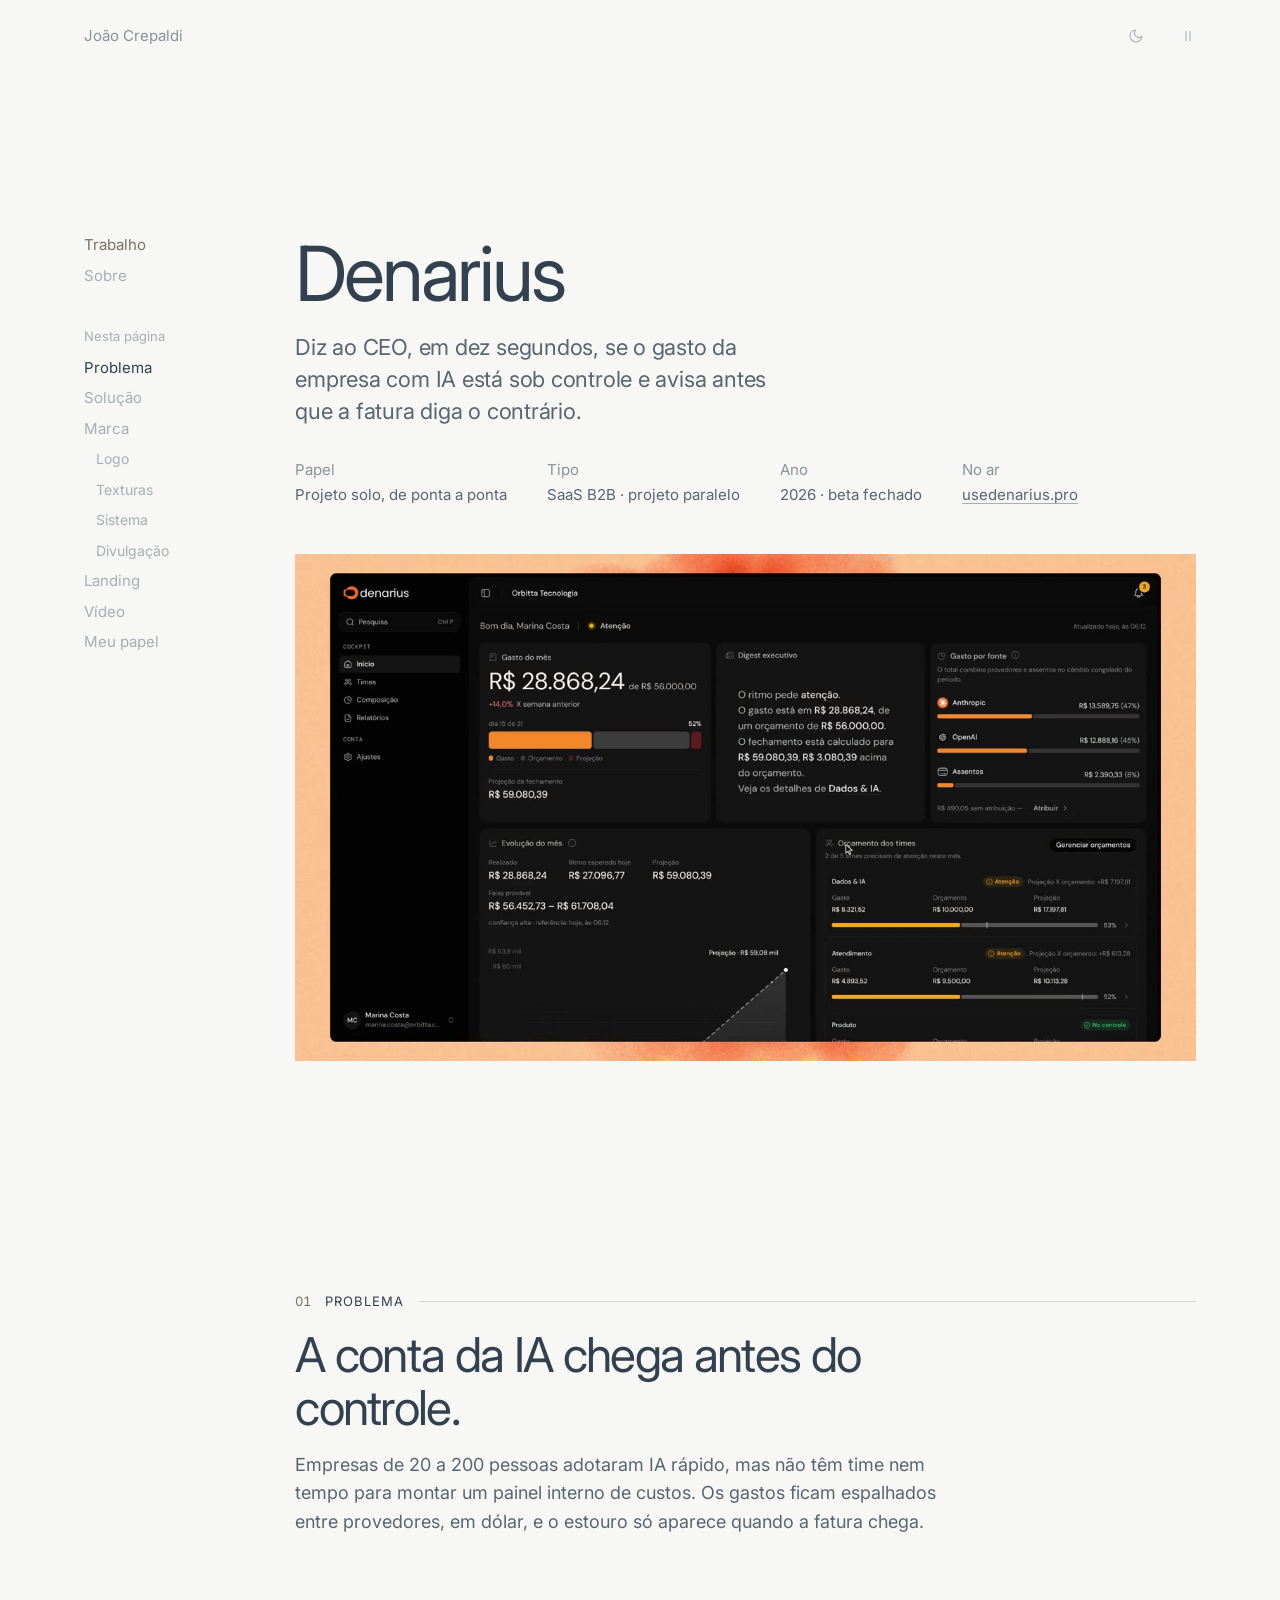
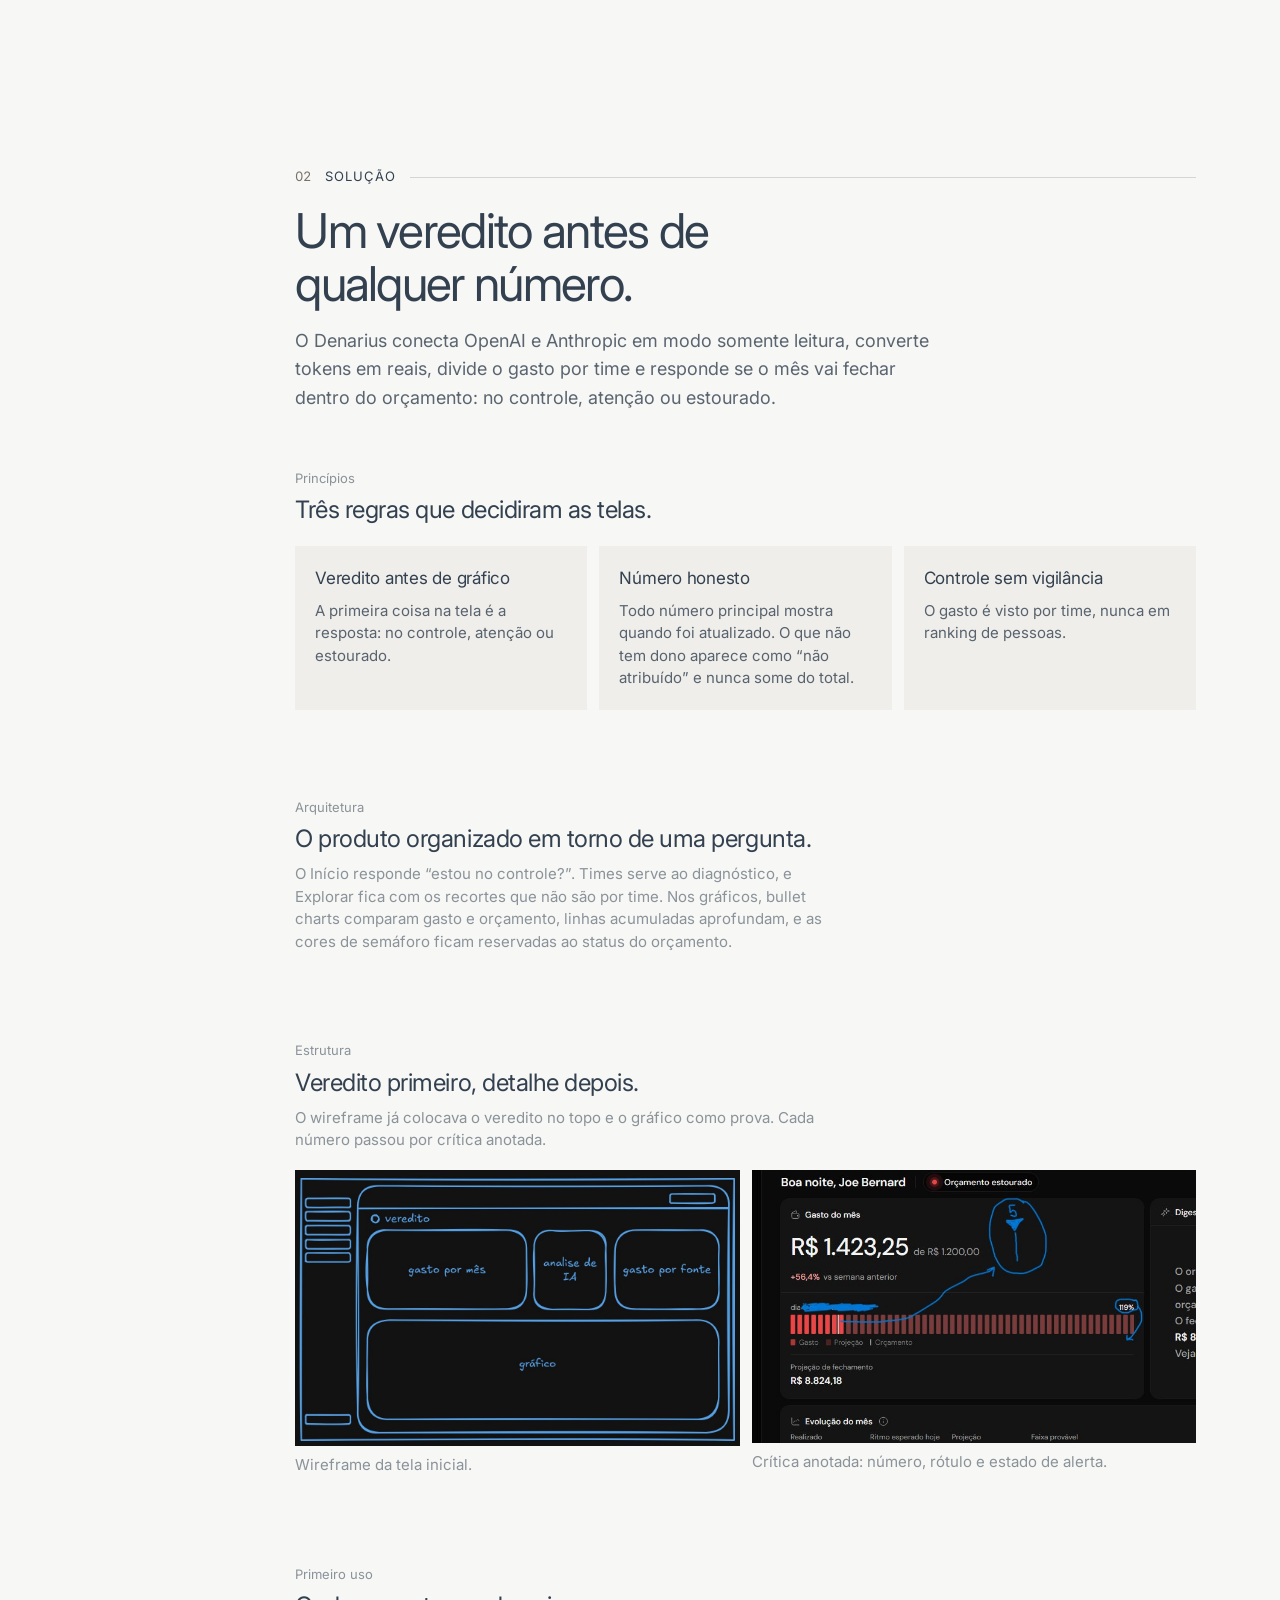
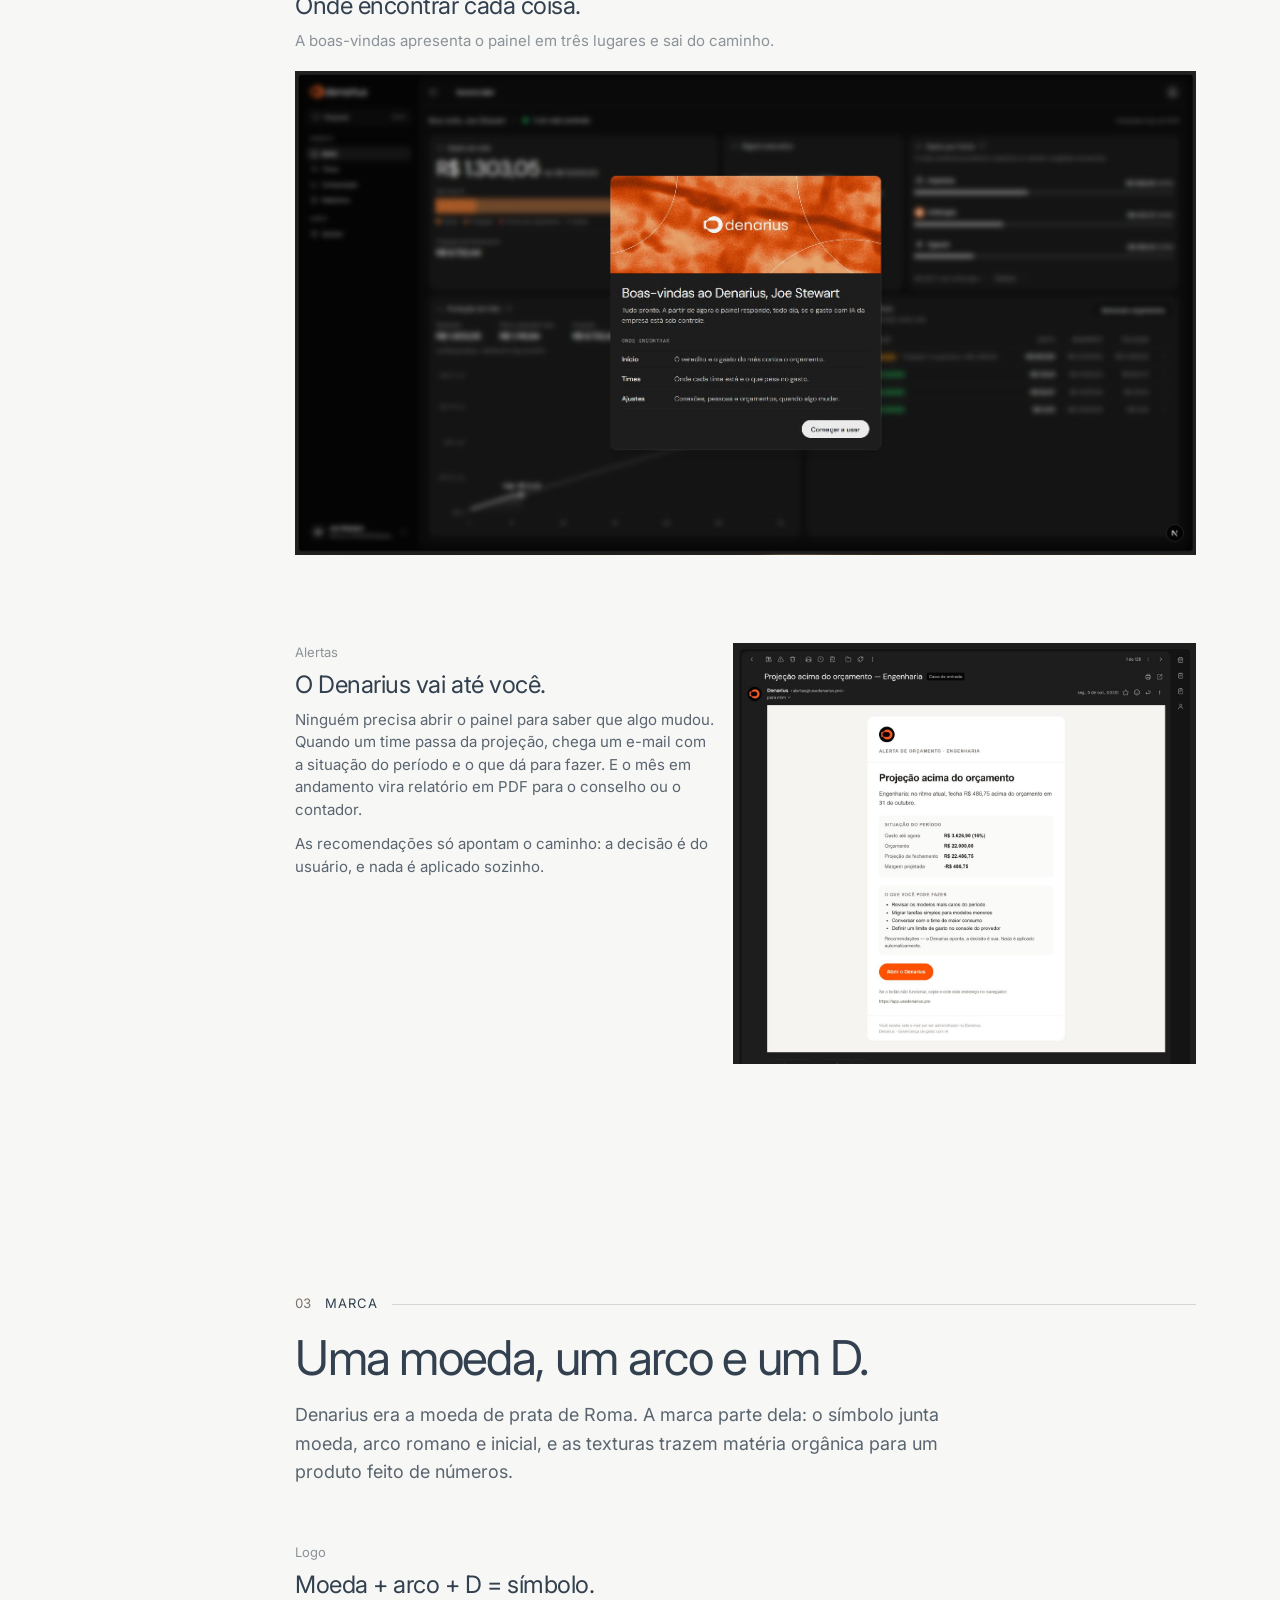
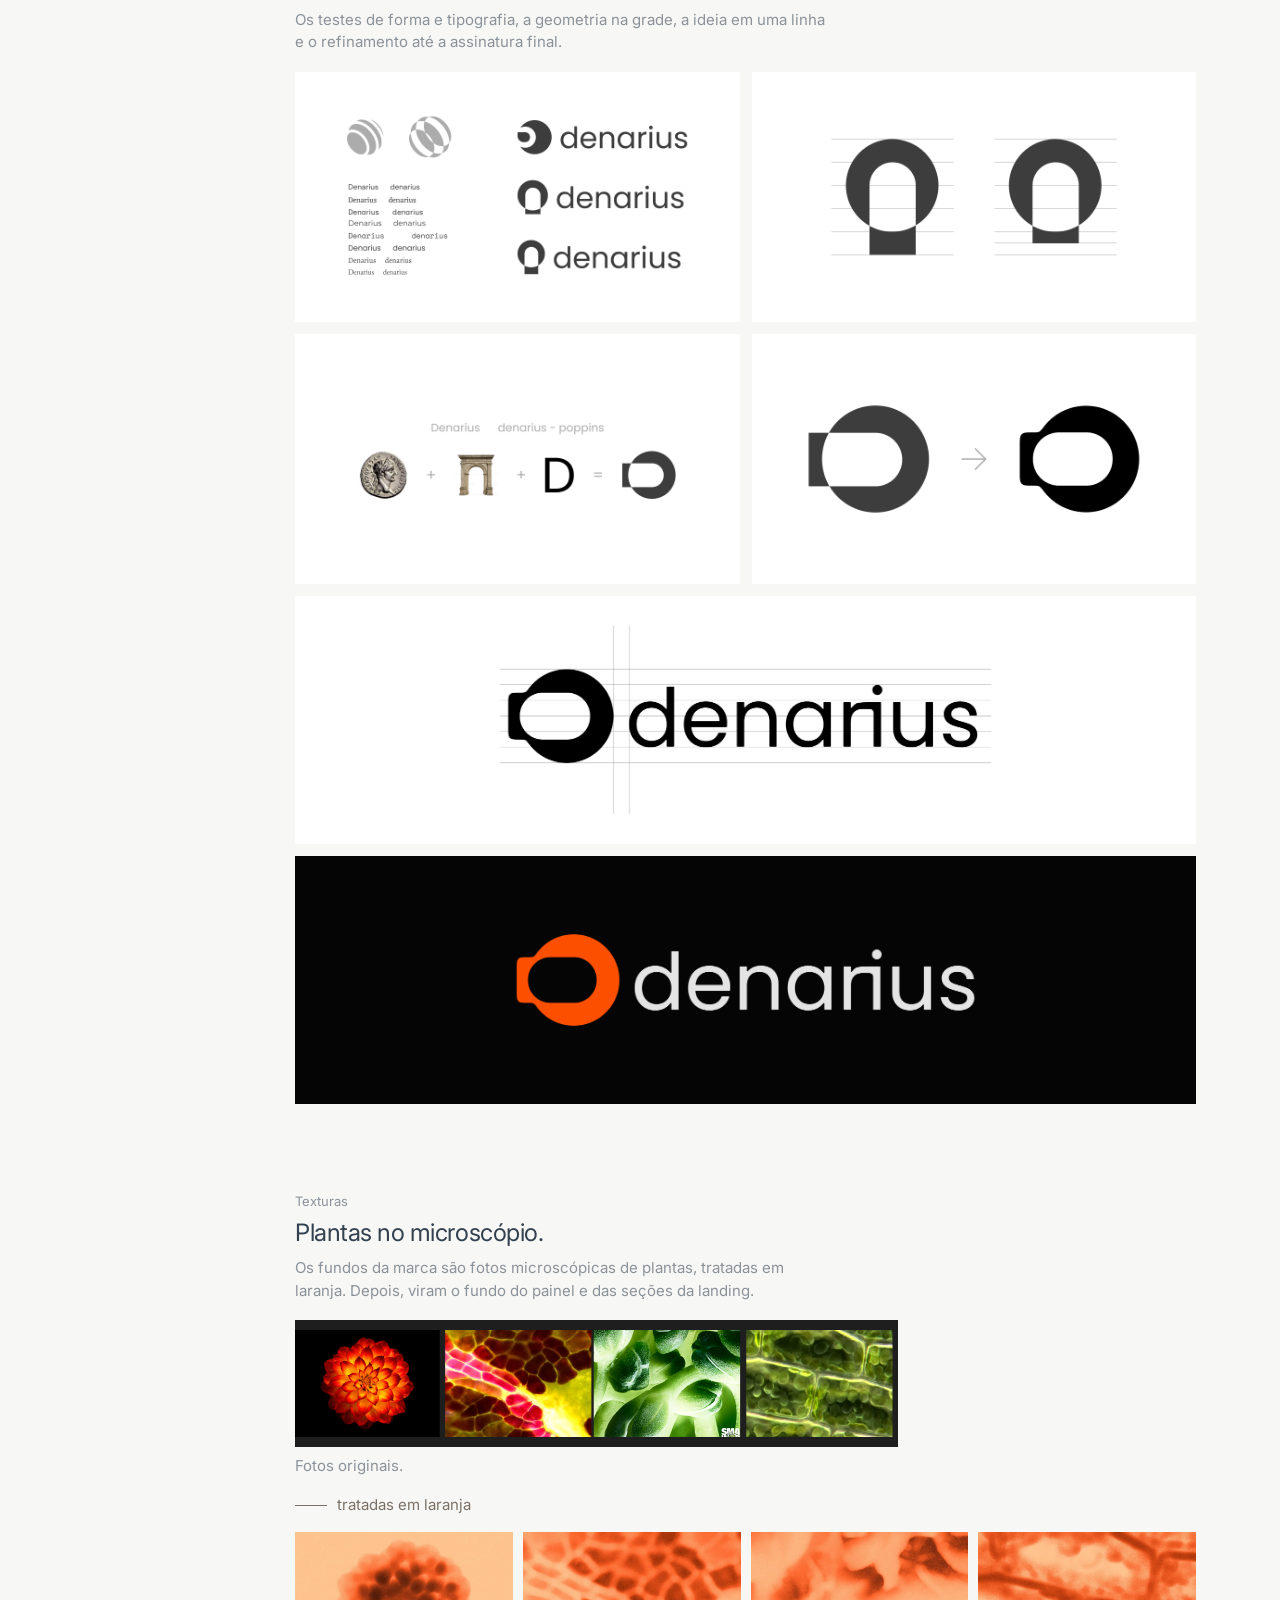
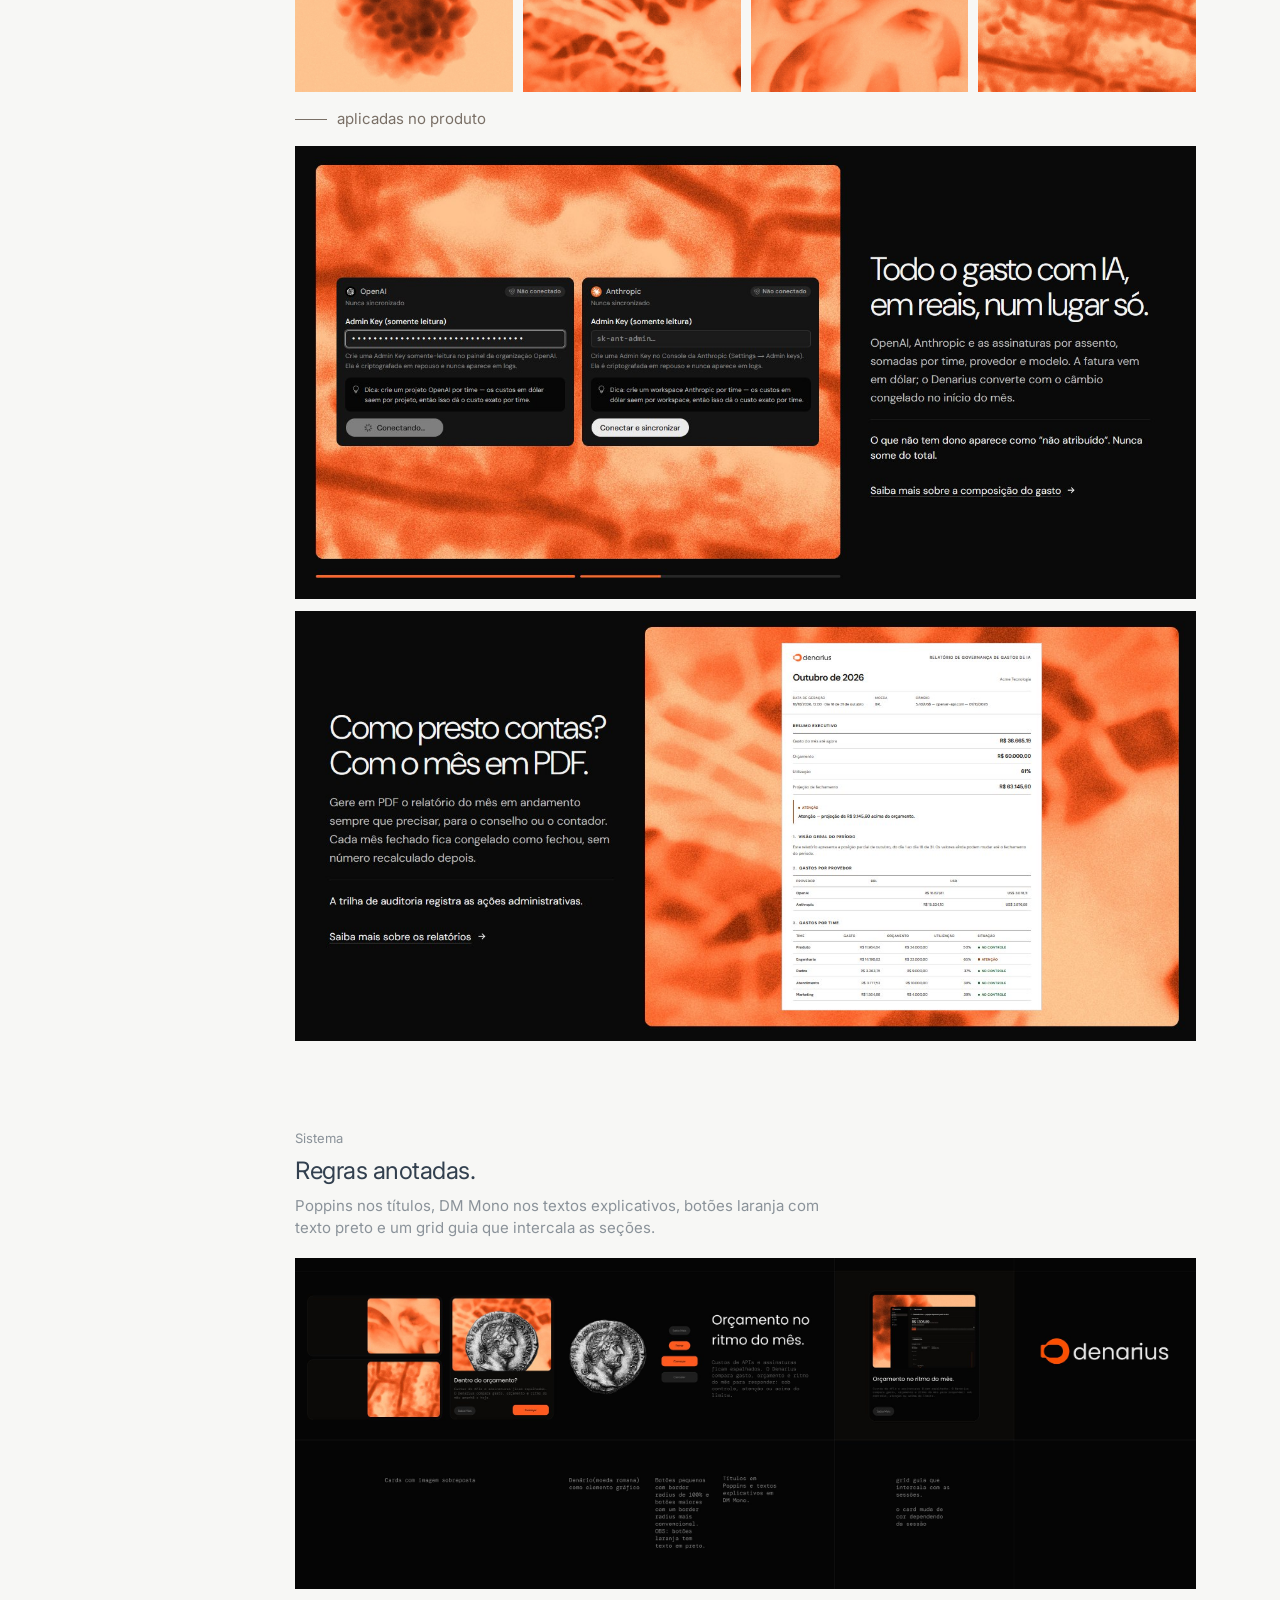
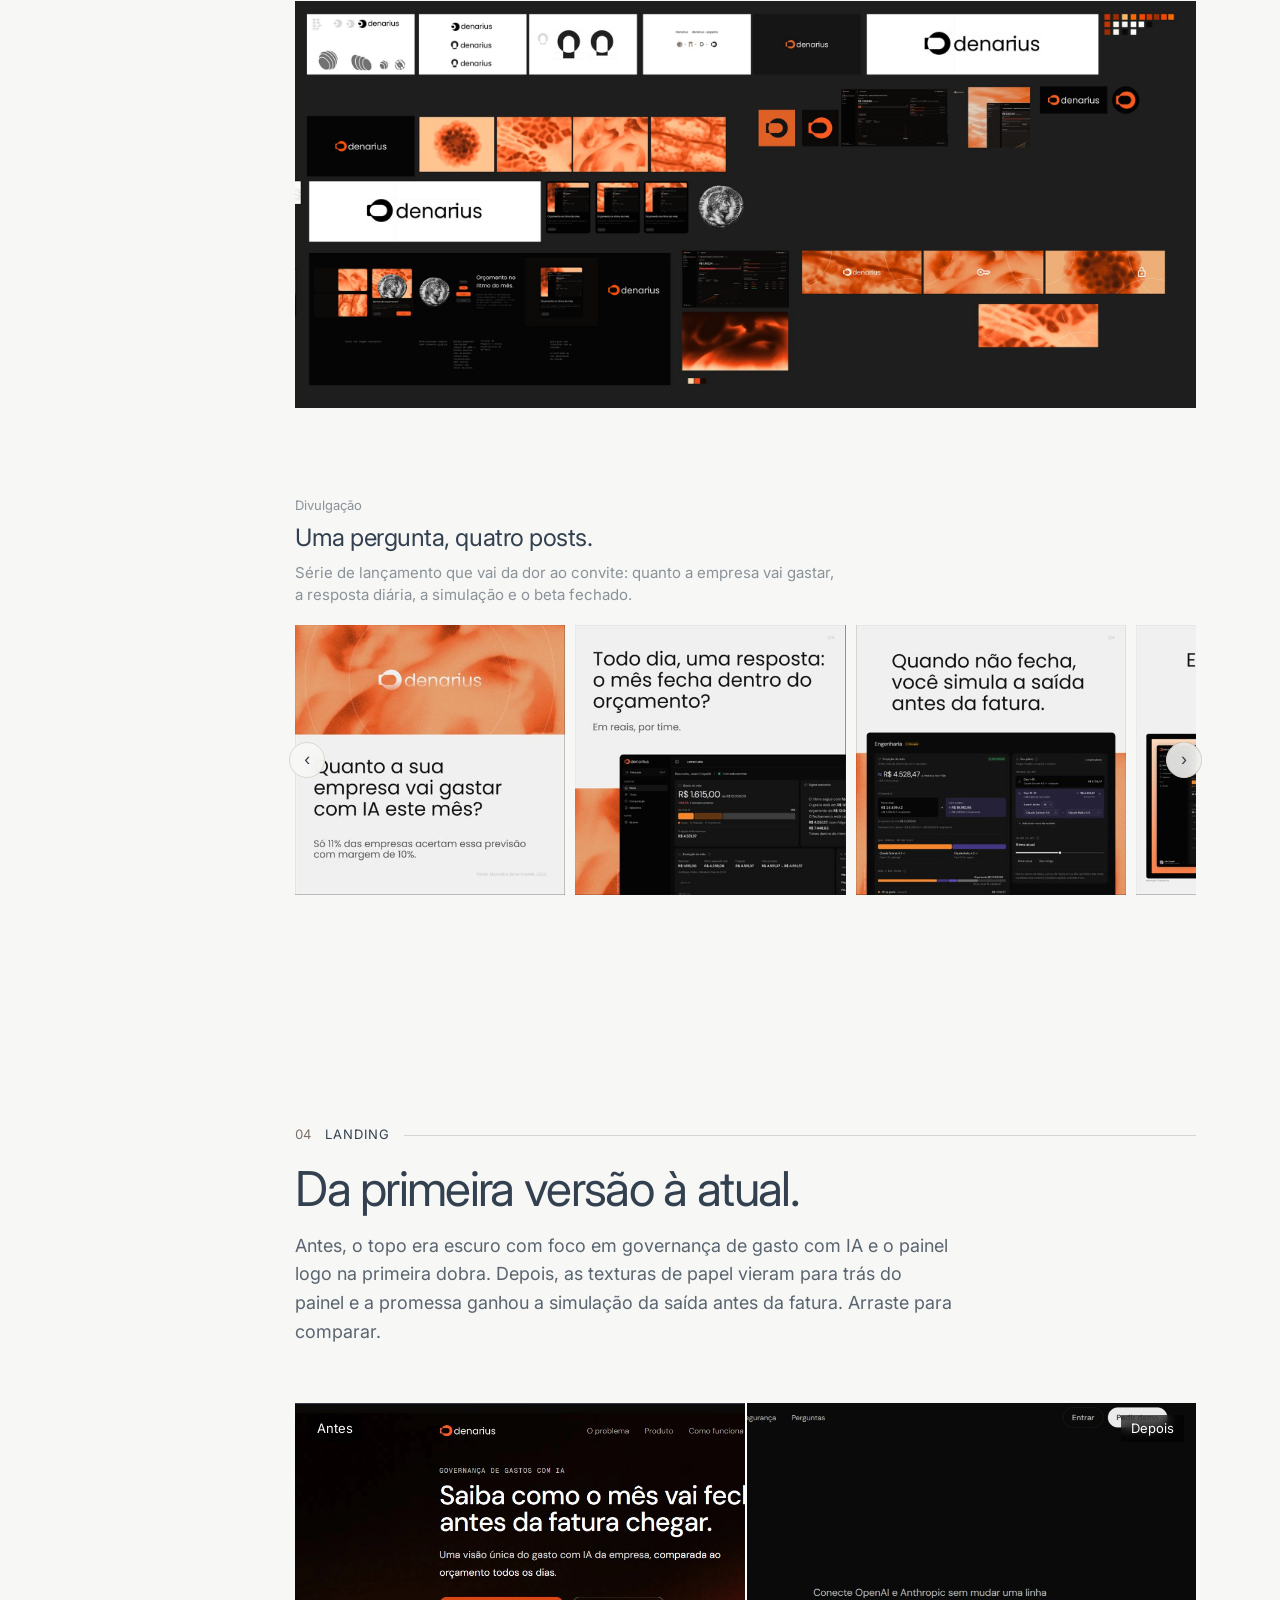
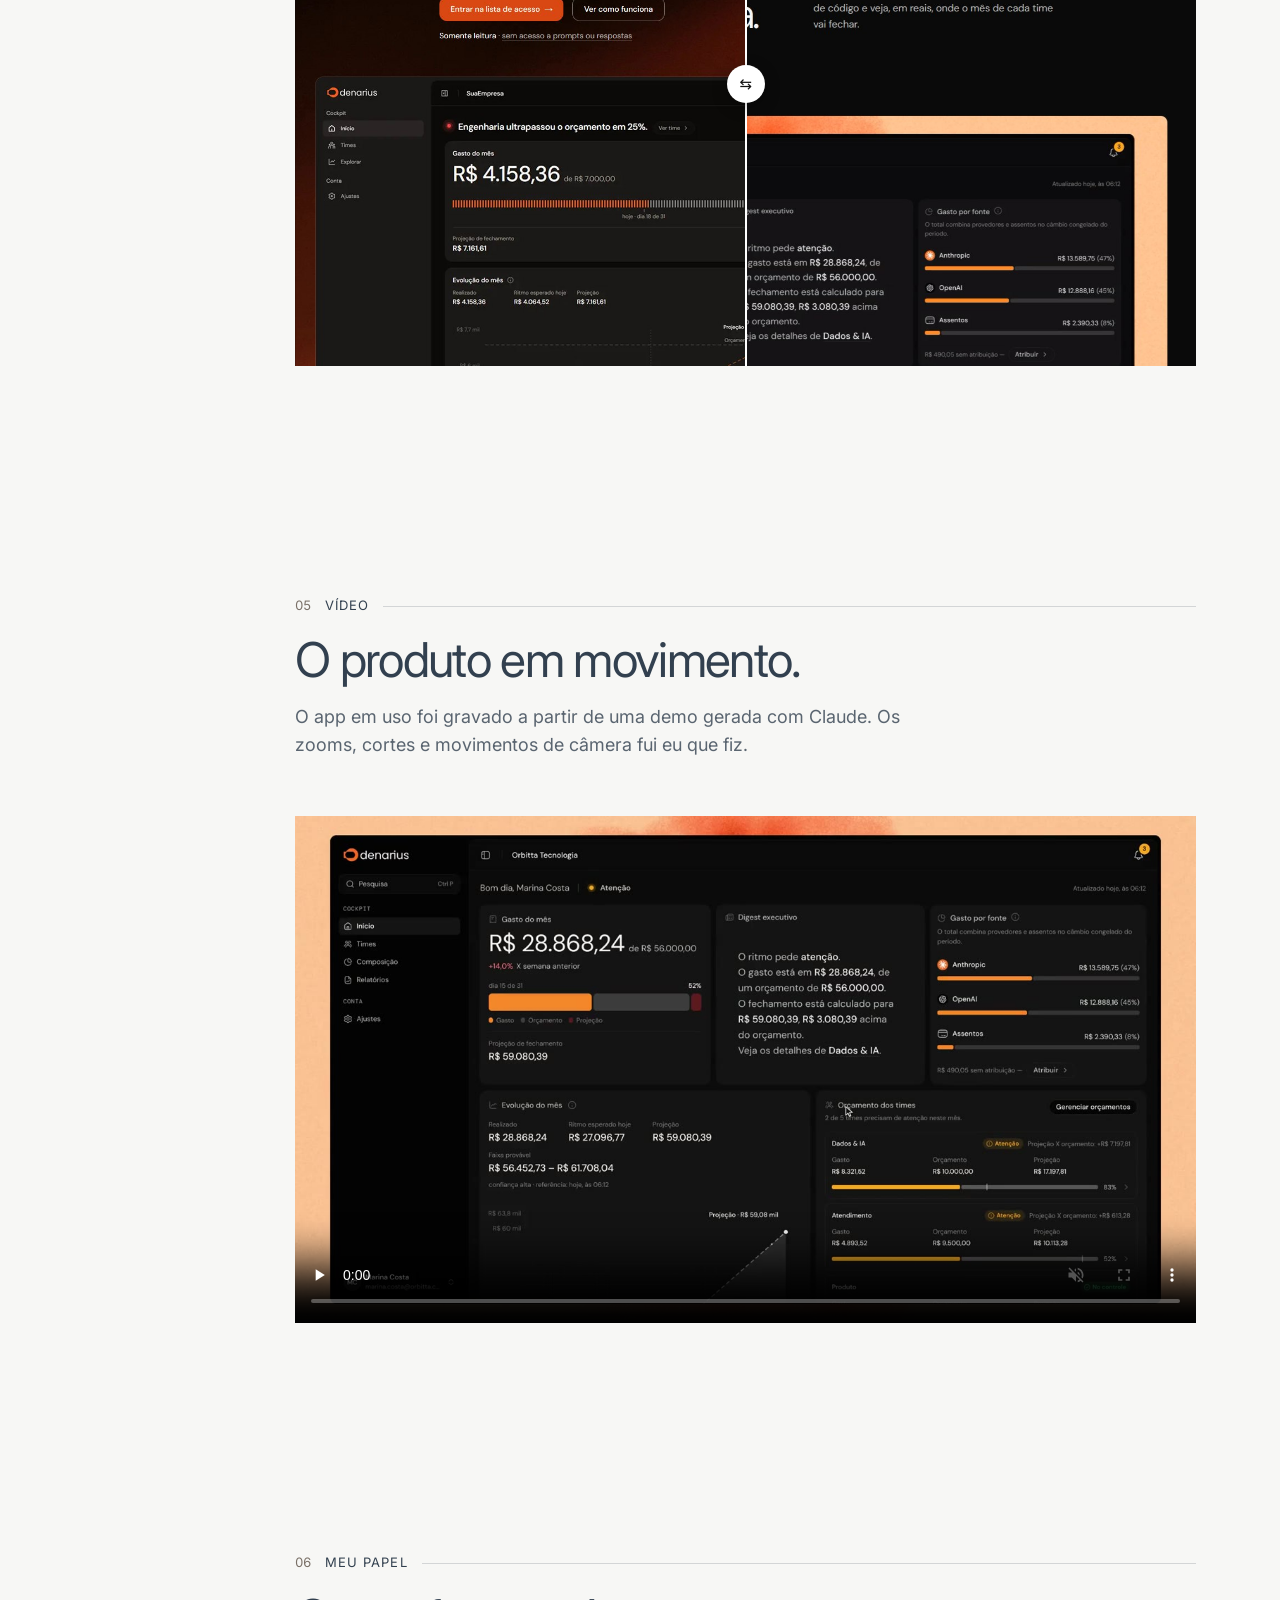
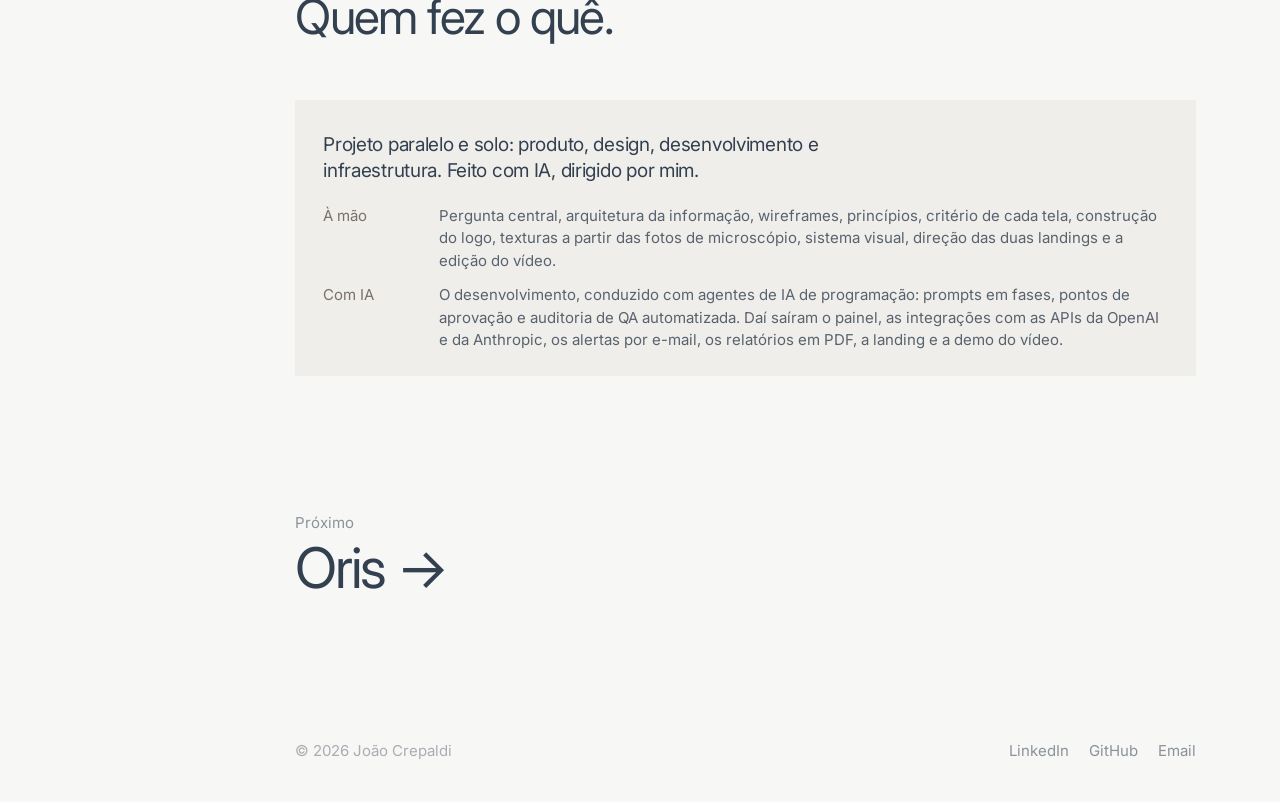
==== commit d3ef5409: "corrige servidor, mídias e acessibilidade dos vídeos" ====
--- a/denarius/index.html
+++ b/denarius/index.html
@@ -4,9 +4,9 @@
 <meta charset="utf-8">
 <meta name="viewport" content="width=device-width, initial-scale=1">
 <title>Denarius — João Crepaldi</title>
-
-<meta name="description" content="Case Denarius: produto, marca e direção visual de um cockpit de gasto com IA.">
-<link rel="icon" href="../favicon.svg" type="image/svg+xml">
+
+<meta name="description" content="Case Denarius: produto, marca e direção visual de um cockpit de gasto com IA.">
+<link rel="icon" href="../favicon.svg" type="image/svg+xml">
 <link rel="apple-touch-icon" href="../icon.png">
 <script>try{var t=localStorage.getItem('theme');if(t)document.documentElement.dataset.theme=t}catch(e){}</script>
 <link rel="preconnect" href="https://fonts.googleapis.com">
@@ -22,6 +22,10 @@
     <button class="theme-toggle" type="button" aria-label="Mudar tema">
       <svg class="moon" viewBox="0 0 24 24" fill="none" stroke="currentColor" stroke-width="1.6" stroke-linecap="round" stroke-linejoin="round"><path d="M21 12.8A9 9 0 1 1 11.2 3a7 7 0 0 0 9.8 9.8z"/></svg>
       <svg class="sun" viewBox="0 0 24 24" fill="none" stroke="currentColor" stroke-width="1.6" stroke-linecap="round"><circle cx="12" cy="12" r="4"/><path d="M12 2v2M12 20v2M4.9 4.9l1.4 1.4M17.7 17.7l1.4 1.4M2 12h2M20 12h2M4.9 19.1l1.4-1.4M17.7 6.3l1.4-1.4"/></svg>
+    </button>
+    <button class="motion-toggle" type="button" aria-label="Pausar vídeos" hidden>
+      <svg class="pause" viewBox="0 0 24 24" fill="none" stroke="currentColor" stroke-width="1.6" stroke-linecap="round"><path d="M9 5v14M15 5v14"/></svg>
+      <svg class="play" viewBox="0 0 24 24" fill="currentColor"><path d="M8 5v14l11-7z"/></svg>
     </button>
   </div>
 </header>
@@ -61,7 +65,7 @@
       </dl>
     </header>
 
-    <div class="stage"><video src="../assets/denarius/demo.mp4" muted loop playsinline preload="metadata" data-autoplay aria-label="Demonstração do painel do Denarius"></video></div>
+    <div class="stage"><video src="../assets/denarius/demo.mp4" poster="../assets/denarius/demo-poster.jpg" muted loop playsinline preload="none" data-autoplay aria-label="Demonstração do painel do Denarius"></video></div>
 
     <section id="problema">
       <header>
@@ -217,7 +221,7 @@
       </header>
       <div class="compare">
         <img src="../assets/denarius/landing-simulacao.jpg" alt="Depois: topo escuro, selo de beta fechado, a promessa de simular a saída antes da fatura e o painel sobre a textura de papel">
-        <img class="before" src="../assets/denarius/landing-atual.jpg" alt="Antes: hero de governança de gastos com IA e o painel do Denarius em primeiro plano">
+        <img class="before" src="../assets/denarius/landing-governanca.jpg" alt="Antes: hero de governança de gastos com IA e o painel do Denarius em primeiro plano">
         <div class="bar"></div>
         <span class="lbl l">Antes</span><span class="lbl r">Depois</span>
         <input type="range" min="0" max="100" value="50" aria-label="Comparar landing antiga e atual">
@@ -230,7 +234,7 @@
         <h2>O produto em movimento.</h2>
         <p>O app em uso foi gravado a partir de uma demo gerada com Claude. Os zooms, cortes e movimentos de câmera fui eu que fiz.</p>
       </header>
-      <div class="shot"><video src="../assets/denarius/demo.mp4" muted loop playsinline controls preload="metadata"></video></div>
+      <div class="shot"><video src="../assets/denarius/demo.mp4" poster="../assets/denarius/demo-poster.jpg" muted loop playsinline controls preload="none" aria-label="Demonstração do painel do Denarius"></video></div>
     </section>
 
     <section id="papel">
--- a/styles.css
+++ b/styles.css
@@ -41,10 +41,14 @@
 .top .mnav{display:none;gap:16px}
 .top .mnav a{color:var(--faint)}
 .top .mnav a[aria-current]{color:var(--accent)}
-.theme-toggle{width:32px;height:32px;border:0;background:none;color:var(--faint);display:grid;place-items:center;cursor:pointer;border-radius:50%;transition:color .2s;margin-right:-8px}
-.theme-toggle:hover{color:var(--text)}
-.theme-toggle svg{width:16px;height:16px}
-.theme-toggle .sun{display:none}
+.theme-toggle,.motion-toggle{width:32px;height:32px;border:0;background:none;color:var(--faint);display:grid;place-items:center;cursor:pointer;border-radius:50%;transition:color .2s}
+.theme-toggle:hover,.motion-toggle:hover{color:var(--text)}
+.theme-toggle svg,.motion-toggle svg{width:16px;height:16px}
+.theme-toggle .sun,.motion-toggle .play{display:none}
+.motion-toggle[hidden]{display:none}
+.motion-toggle.paused .pause{display:none}
+.motion-toggle.paused .play{display:block}
+.top .right > :last-child{margin-right:-8px}
 :root[data-theme="dark"] .theme-toggle .sun{display:block}
 :root[data-theme="dark"] .theme-toggle .moon{display:none}
 @media (prefers-color-scheme:dark){
